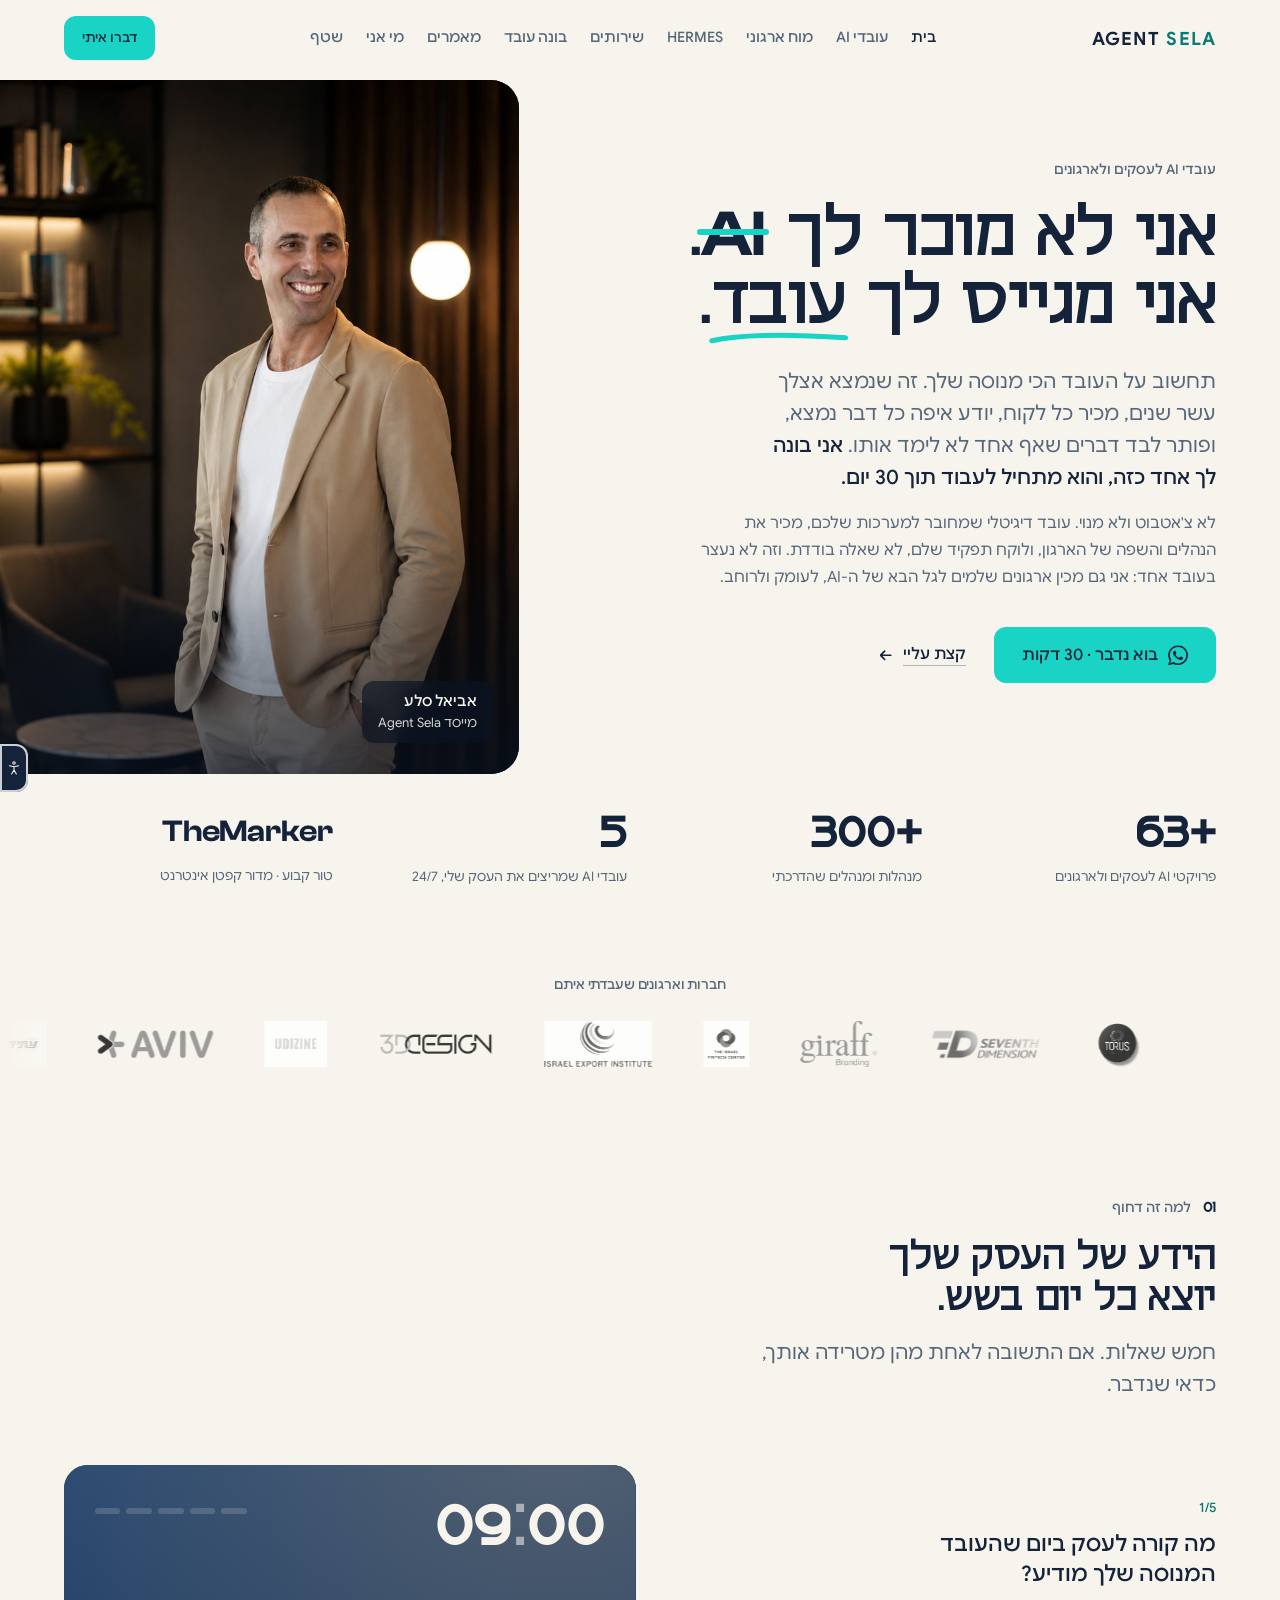
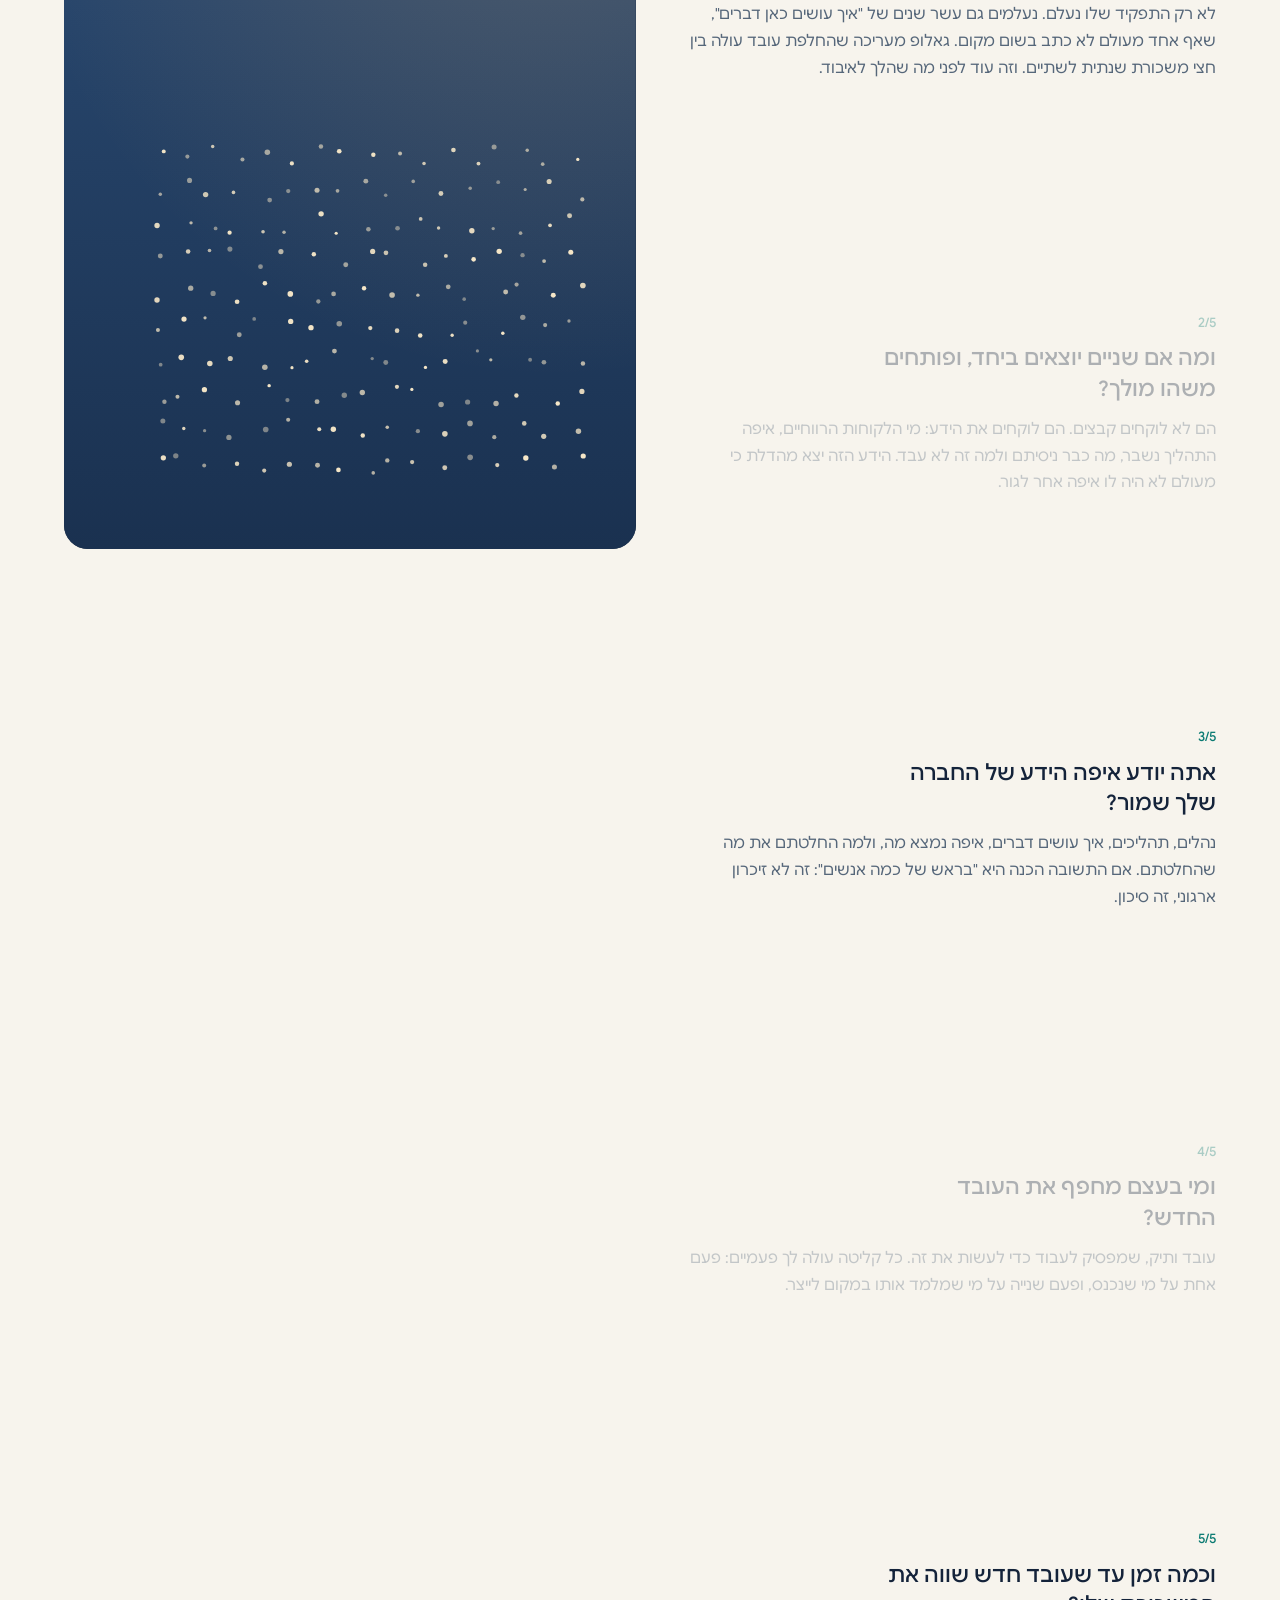
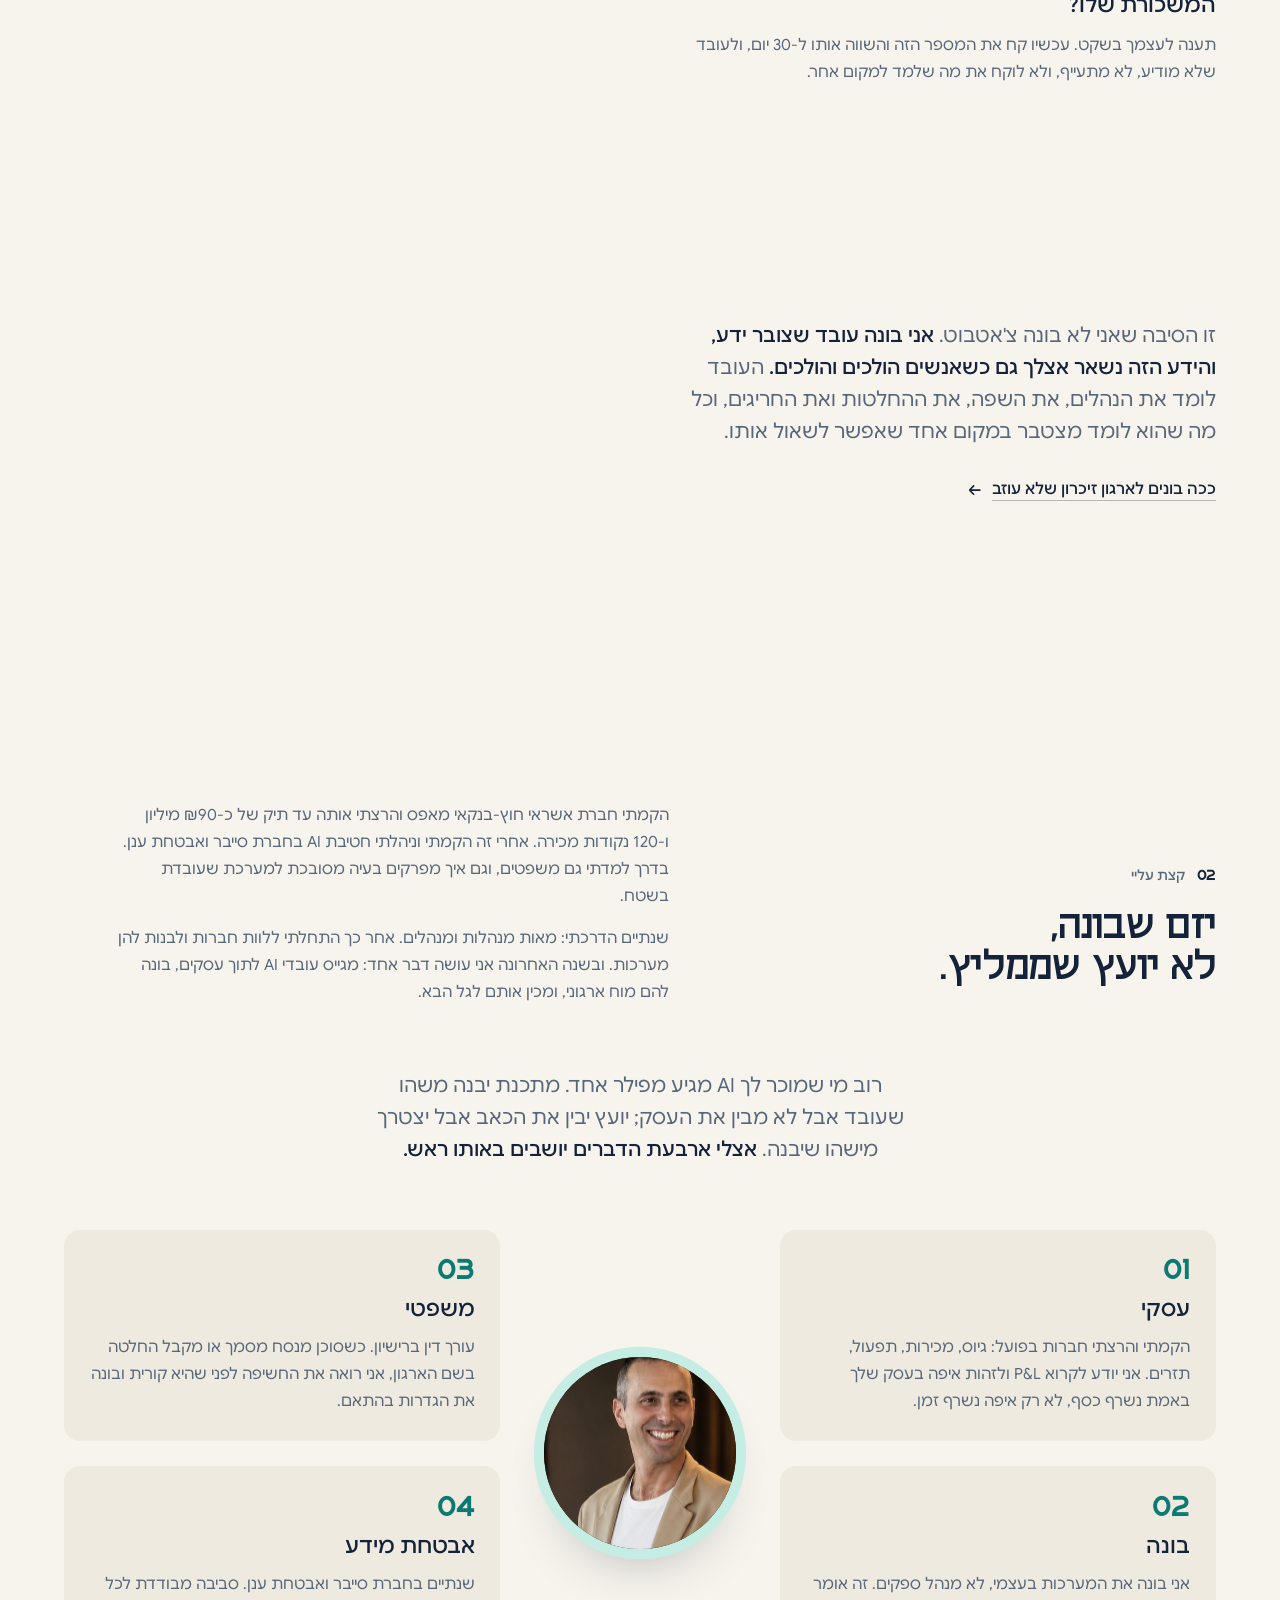
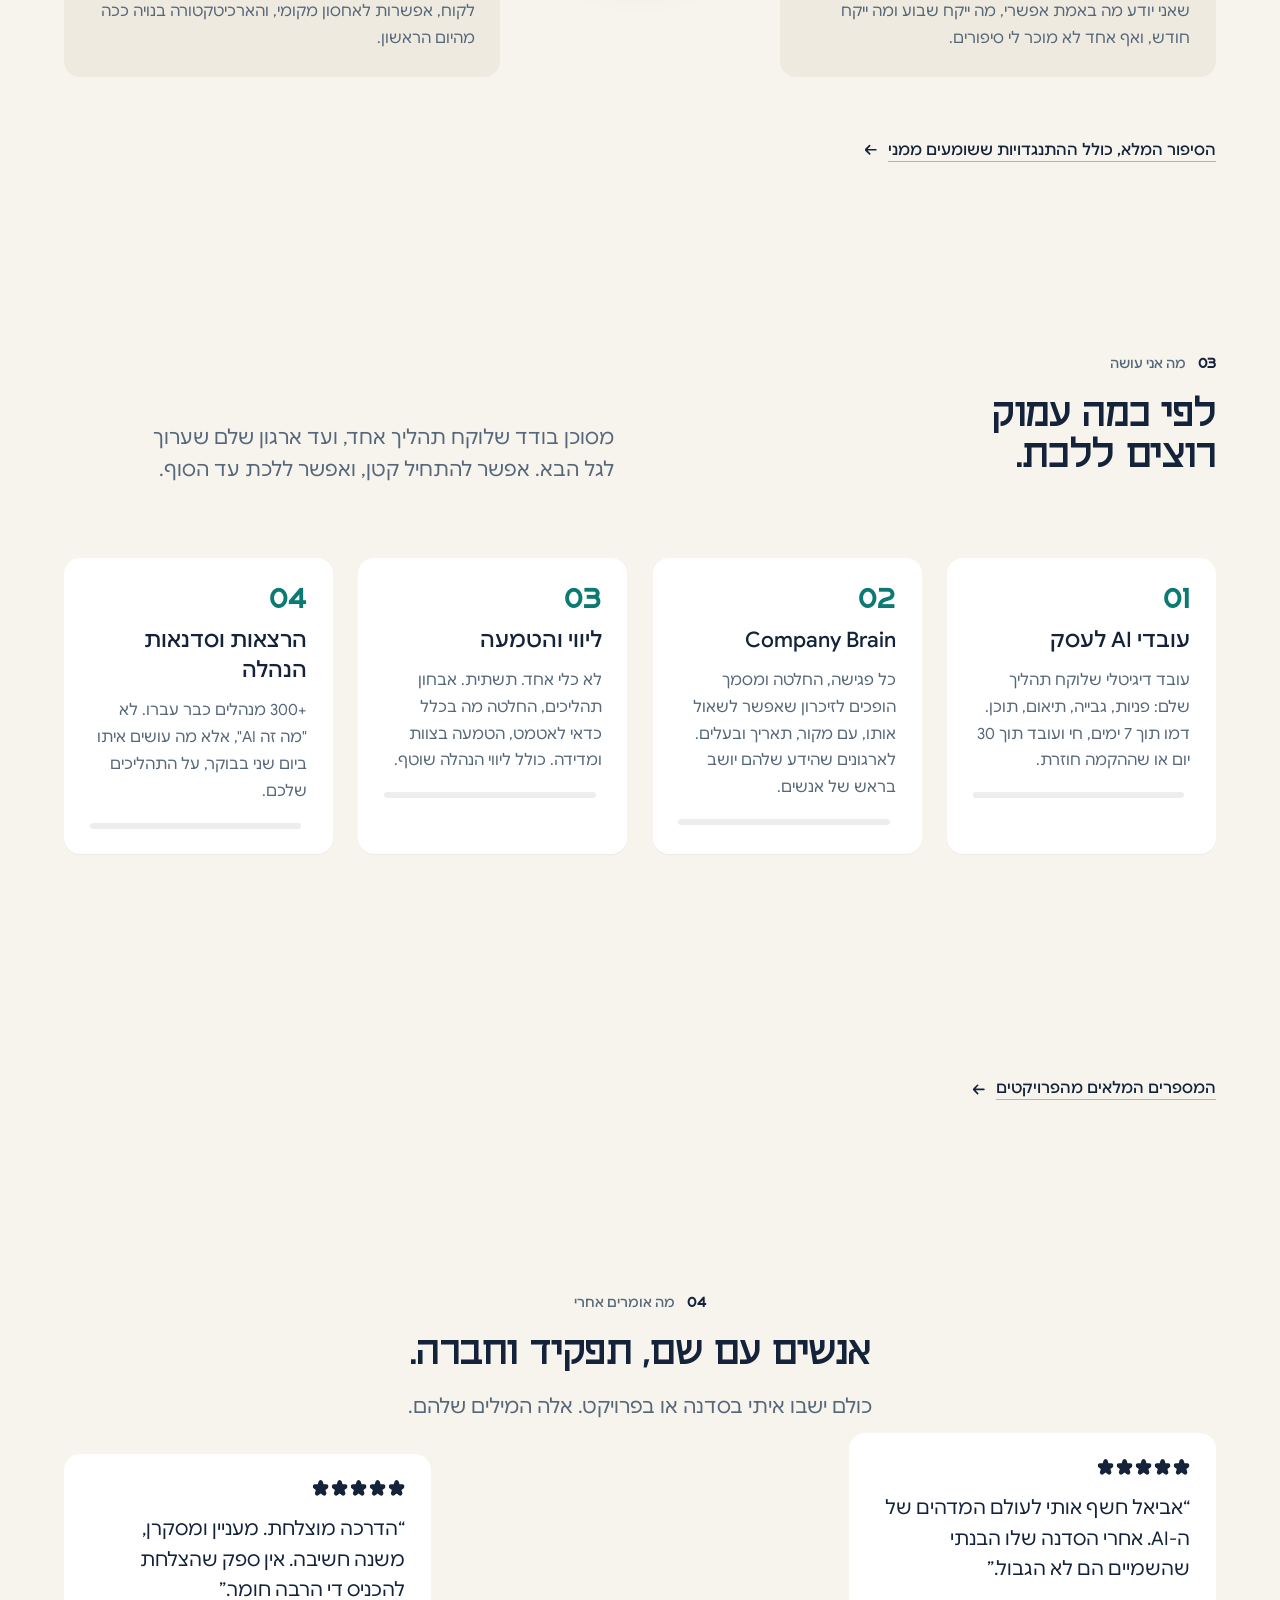
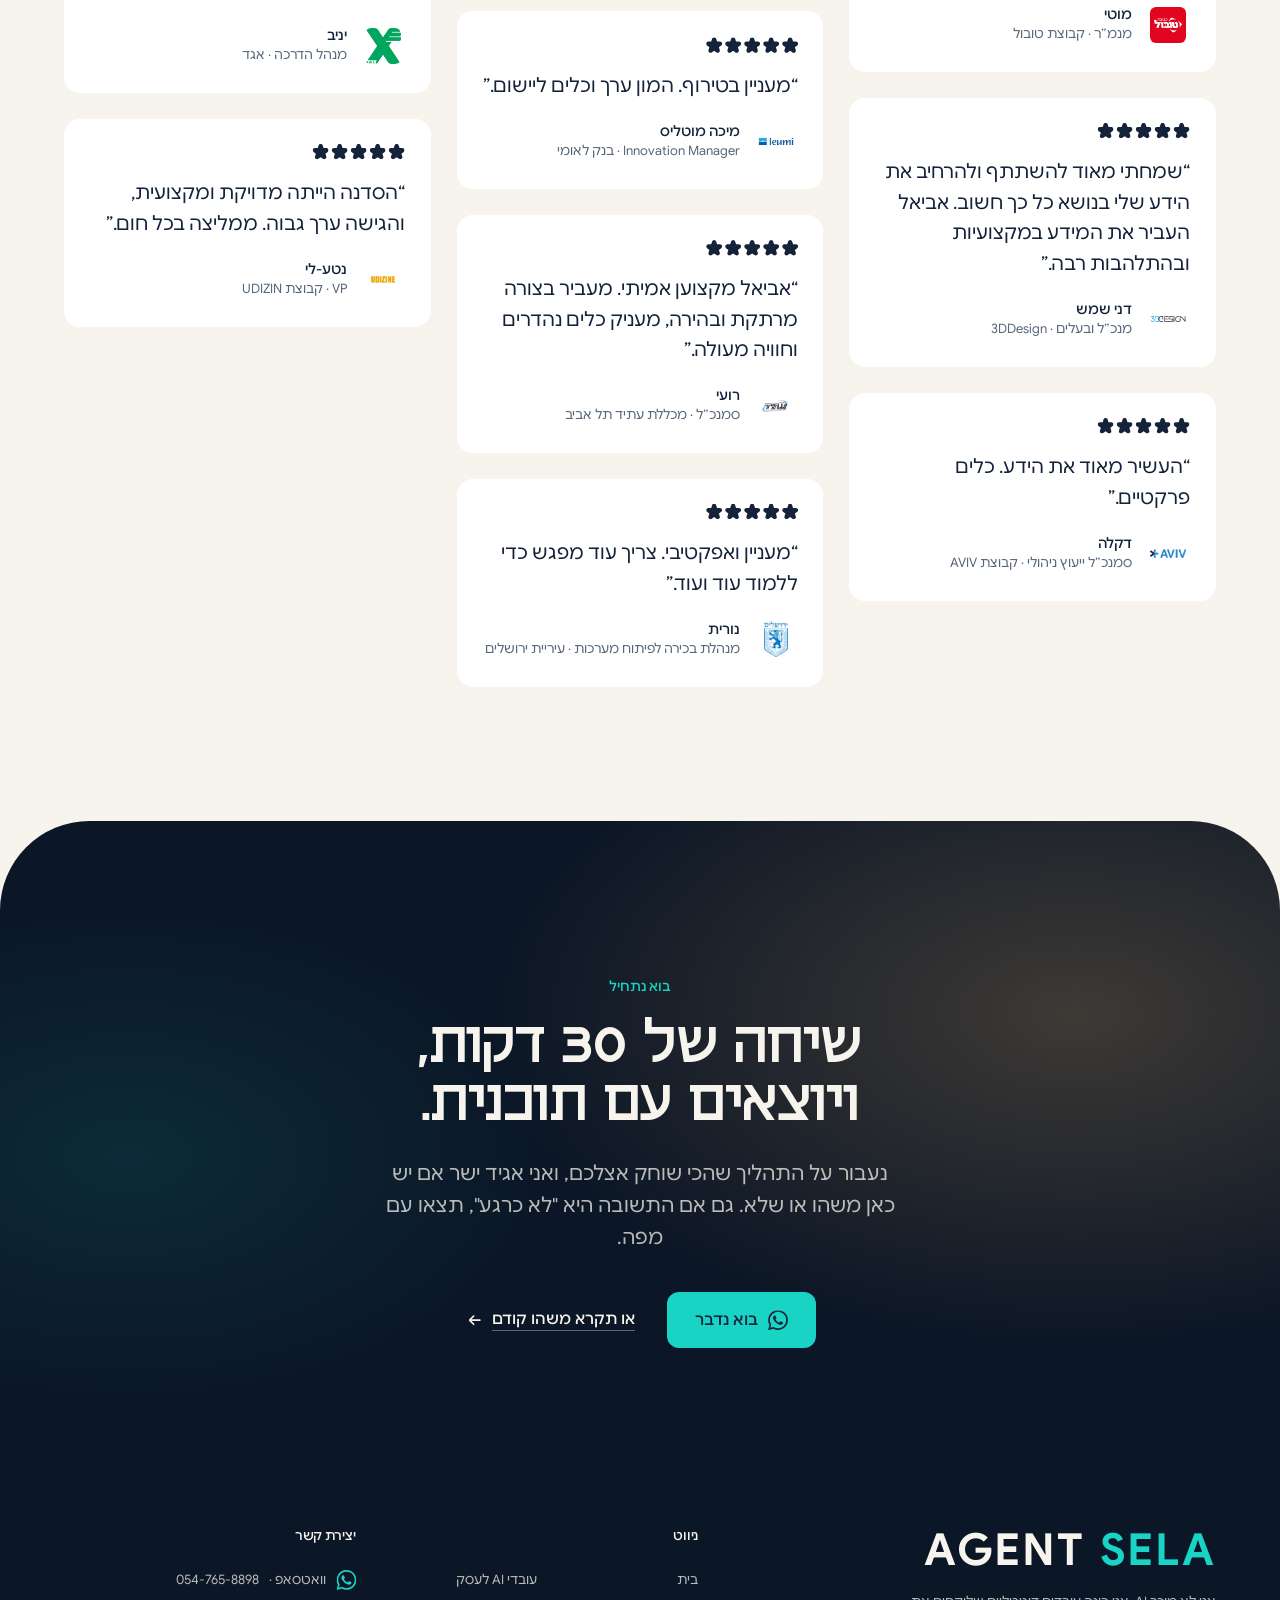
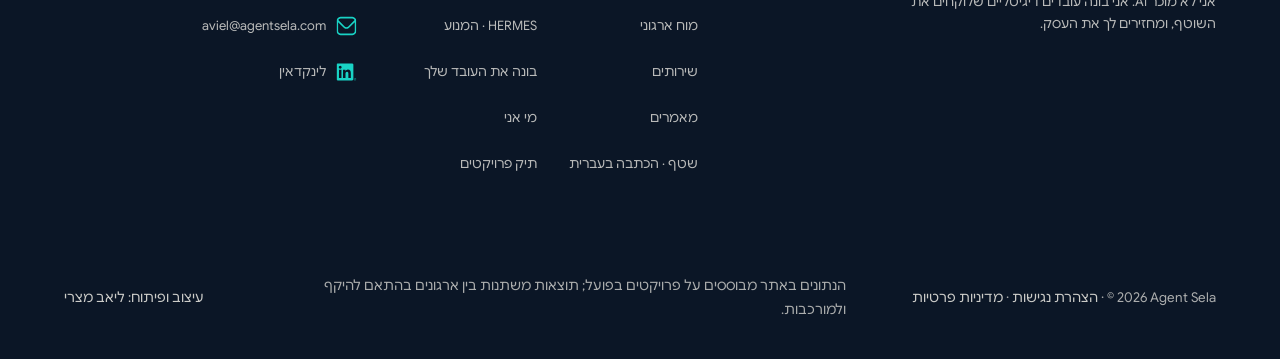
==== index.html @ 3d3b256b "sketch update 2026-10-05_1150" ====
<!doctype html>
<html lang="he" dir="rtl">
<head>
<meta charset="utf-8">
<meta name="viewport" content="width=device-width, initial-scale=1">
<title>אביאל סלע · עובדי AI לעסקים ולארגונים | Agent Sela</title>
<meta name="description" content="אני נכנס לעסק, מוצא את התהליך שאוכל הכי הרבה שעות, ובונה עובד AI שלוקח אותו. וגם מכין ארגונים שלמים לגל הבא של ה-AI, לעומק ולרוחב. 63+ פרויקטים, 300+ מנהלים שהודרכו.">
<meta name="robots" content="noindex, nofollow">
<meta name="theme-color" content="#14233A">
<meta property="og:type" content="profile">
<meta property="og:site_name" content="Agent Sela">
<meta property="og:locale" content="he_IL">
<meta property="og:title" content="אביאל סלע · אני לא מוכר לך AI. אני מגייס לך עובד.">
<meta property="og:description" content="עובדי AI שלוקחים תהליך שלם, ומוכנות ארגונית לגל הבא של ה-AI. יזם, בונה, עו״ד ואיש אבטחת מידע, באדם אחד.">
<link rel="icon" href="data:image/svg+xml,%3Csvg xmlns='http://www.w3.org/2000/svg' viewBox='0 0 64 64'%3E%3Crect width='64' height='64' rx='14' fill='%2314233A'/%3E%3Ccircle cx='32' cy='32' r='9' fill='%2319D3C5'/%3E%3C/svg%3E">
<link rel="preload" href="fonts/FUP-Golan-SemiBold.woff2" as="font" type="font/woff2" crossorigin>
<link rel="preload" href="fonts/GoogleSans-Regular.woff2" as="font" type="font/woff2" crossorigin>
<script>
  // שער הפתיחה: רק כשיש JS ואין הפחתת תנועה. ה-CSS חושף הכל אחרי 2.5 שניות אם הסקריפט לא רץ.
  document.documentElement.classList.add('js');
  var st = false; try { st = !!JSON.parse(localStorage.getItem('agentsela-a11y') || '{}').still; } catch (e) {}
  if (st) document.documentElement.classList.add('a11y-still');
  if (!st && !matchMedia('(prefers-reduced-motion: reduce)').matches) document.documentElement.classList.add('open-anim');
</script>
<link rel="stylesheet" href="css/site.css">
</head>
<body>
<!-- icons:start --><svg width="0" height="0" style="position:absolute" aria-hidden="true" focusable="false"><symbol id="i-arrow" viewBox="0 0 300 300"><g ><path transform="translate(0 300) scale(1 -1)" d="M238 163H113L154 204Q157 207 157.0 212.5Q157 218 153.5 221.5Q150 225 145.0 225.0Q140 225 136 221L82 168Q75 160 75 150Q75 140 82 132L136 79Q141 74 148.0 75.5Q155 77 157.0 84.0Q159 91 154 96L113 138H238Q243 138 246.5 141.5Q250 145 250.0 150.0Q250 155 246.5 159.0Q243 163 238 163Z"/></g></symbol><symbol id="i-linkedin" viewBox="0 0 300 300"><g ><path transform="translate(0 300) scale(1 -1)" d="M288 30H290L285 38Q290 38 290 43Q290 49 284 49H276V30H279V38H282ZM282 40H279V47H283Q287 47 287.0 43.5Q287 40 282 40ZM216 62H179V120Q179 135 176 142Q172 153 159.0 153.0Q146 153 140 143Q136 136 136 121V62H99V183H135V166Q141 176 150.5 181.0Q160 186 171 186Q197 186 208 169Q216 156 216 128ZM56 199Q47 199 41.0 205.5Q35 212 35.0 221.0Q35 230 41.0 236.5Q47 243 56.0 243.0Q65 243 71.5 236.5Q78 230 78.0 221.0Q78 212 71.5 205.5Q65 199 56 199ZM75 62H38V183H75ZM235 278H19Q11 278 5.5 272.5Q0 267 0 259V42Q0 35 5.5 29.5Q11 24 19 24H235Q243 24 248.5 29.5Q254 35 254 42V259Q254 267 248.5 272.5Q243 278 235 278ZM283 57Q275 57 270.0 52.0Q265 47 265.0 39.5Q265 32 270.5 27.0Q276 22 283.0 22.0Q290 22 295.0 27.5Q300 33 300.0 40.0Q300 47 295.0 52.0Q290 57 283 57ZM283 24Q277 24 272.0 28.5Q267 33 267.0 39.0Q267 45 271.5 49.5Q276 54 282.0 54.5Q288 55 292.5 50.5Q297 46 297 40V39Q298 33 293.5 28.5Q289 24 283 24Z"/></g></symbol><symbol id="i-mail" viewBox="0 0 300 300"><g ><path transform="translate(0 300) scale(1 -1)" d="M238 288H63Q46 287 31.5 279.0Q17 271 8.5 256.5Q0 242 0 225V75Q0 58 8.5 43.5Q17 29 31.5 21.0Q46 13 62 12H238Q254 13 268.5 21.0Q283 29 291.5 43.5Q300 58 300 75V225Q300 242 291.5 256.5Q283 271 268.5 279.0Q254 287 238 288ZM63 263H238Q249 262 258.5 256.0Q268 250 272 239L177 143Q166 132 150.0 132.0Q134 132 123 143L28 239Q32 250 41.5 256.0Q51 262 62 262ZM238 38H63Q47 38 36.0 48.5Q25 59 25 75V206L106 126Q118 114 134.0 109.5Q150 105 166.0 109.5Q182 114 194 126L275 206V75Q275 59 264.0 48.5Q253 38 237 38Z"/></g></symbol><symbol id="i-star" viewBox="0 0 300 300"><g ><path transform="translate(0 300) scale(1 -1)" d="M17 145 61 113 44 60Q40 48 44.0 35.5Q48 23 59.0 15.0Q70 7 83.0 7.0Q96 7 106 15L150 47L194 15Q204 7 217.0 7.0Q230 7 241.0 15.0Q252 23 256.0 35.5Q260 48 256 60L239 113L283 145Q294 153 298.0 165.5Q302 178 298.0 190.0Q294 202 283.5 210.0Q273 218 260 218H205L188 270Q184 282 173.5 290.0Q163 298 150.0 298.0Q137 298 126.5 290.0Q116 282 112 270L95 218H40Q27 218 16.5 210.0Q6 202 2.0 190.0Q-2 178 2.0 165.5Q6 153 17 145Z"/></g></symbol><symbol id="i-whatsapp" viewBox="0 0 300 300"><g ><path transform="translate(0 300) scale(1 -1)" d="M256 256Q235 277 207.5 288.5Q180 300 151 300Q110 300 76.0 280.0Q42 260 22.0 226.0Q2 192 2.0 151.5Q2 111 22 77L1 0L80 21Q113 3 151 3Q191 3 225.0 23.0Q259 43 279.0 77.0Q299 111 299 151Q299 181 288.0 208.0Q277 235 256 256ZM151 28Q117 28 88 45L83 48L36 35L49 81L46 86Q27 116 27.0 150.5Q27 185 43.5 213.5Q60 242 88.5 258.5Q117 275 151 275Q175 275 198.0 265.5Q221 256 238.5 238.5Q256 221 265.0 198.5Q274 176 274 151Q274 118 257.5 89.5Q241 61 212.5 44.5Q184 28 151 28ZM218 120Q198 131 194.0 132.0Q190 133 188.0 133.0Q186 133 185 130Q181 126 173 116Q170 112 165 115L162 116Q147 123 135.0 133.5Q123 144 114 159Q113 162 113.5 163.5Q114 165 116 167L121 173Q123 175 125 178V179Q127 182 125 186L113 214Q112 218 110.0 219.0Q108 220 106 220H98Q92 220 88 215H87Q82 209 80 204Q75 195 75.0 184.0Q75 173 82 159Q85 152 90 146L91 145Q100 132 111 121Q132 99 154 90Q163 86 174.0 82.5Q185 79 198 81Q204 81 212.5 86.5Q221 92 223.0 98.0Q225 104 225.5 109.0Q226 114 225.5 115.5Q225 117 220 119Z"/></g></symbol></svg><!-- icons:end -->
<a class="skip" href="#main">דלג לתוכן</a>

<header class="hd" id="hd">
  <a class="brand" href="./" dir="ltr" aria-label="Agent Sela, דף הבית">AGENT <span>SELA</span></a>
  <nav class="hd-nav" aria-label="ראשי">
    <a href="./" aria-current="page">בית</a>
    <a href="https://agentsela.com/agents">עובדי AI</a>
    <a href="https://agentsela.com/company-brain">מוח ארגוני</a>
    <a href="https://agentsela.com/hermes">HERMES</a>
    <a href="https://agentsela.com/services">שירותים</a>
    <a href="https://agentsela.com/builder">בונה עובד</a>
    <a href="https://agentsela.com/blog">מאמרים</a>
    <a href="https://agentsela.com/about">מי אני</a>
    <a href="https://agentsela.com/shetef">שטף</a>
  </nav>
  <a class="btn btn-sm hd-cta" href="https://wa.me/972547658898?text=%D7%94%D7%99%D7%99%20%D7%90%D7%91%D7%99%D7%90%D7%9C%2C%20%D7%91%D7%95%D7%90%20%D7%A0%D7%93%D7%91%D7%A8" target="_blank" rel="noopener">דברו איתי</a>
  <button class="burger" type="button" aria-label="פתיחת תפריט" aria-expanded="false" aria-controls="md"><i></i><i></i><i></i></button>
</header>

<div class="md" id="md" role="dialog" aria-modal="true" aria-label="תפריט"><div class="md-scrim"></div>
  <nav class="md-panel" aria-label="ניווט ראשי">
    <div class="md-top"><span class="brand" dir="ltr">AGENT <span>SELA</span></span><button class="md-close" type="button" aria-label="סגירת תפריט"><svg viewBox="0 0 24 24" fill="none" stroke="currentColor" stroke-width="1.8" stroke-linecap="round" aria-hidden="true"><path d="M18 6 6 18M6 6l12 12"/></svg></button></div>
    <ul class="md-list">
      <li class="md-item"><a class="md-link" href="./" aria-current="page">בית</a></li>
      <li class="md-item"><a class="md-link" href="https://agentsela.com/agents">עובדי AI</a></li>
      <li class="md-item"><a class="md-link" href="https://agentsela.com/company-brain">מוח ארגוני</a></li>
      <li class="md-item"><a class="md-link" href="https://agentsela.com/hermes">HERMES</a></li>
      <li class="md-item"><a class="md-link" href="https://agentsela.com/services">שירותים</a></li>
      <li class="md-item"><a class="md-link" href="https://agentsela.com/builder">בונה עובד</a></li>
      <li class="md-item"><a class="md-link" href="https://agentsela.com/blog">מאמרים</a></li>
      <li class="md-item"><a class="md-link" href="https://agentsela.com/about">מי אני</a></li>
      <li class="md-item"><a class="md-link" href="https://agentsela.com/shetef">שטף</a></li>
    </ul>
    <div class="md-cta"><a href="https://wa.me/972547658898?text=%D7%94%D7%99%D7%99%20%D7%90%D7%91%D7%99%D7%90%D7%9C%2C%20%D7%91%D7%95%D7%90%20%D7%A0%D7%93%D7%91%D7%A8" target="_blank" rel="noopener"><svg class="ic" aria-hidden="true"><use href="#i-whatsapp"/></svg>דברו איתי</a></div>
  </nav>
</div>

<main id="main" tabindex="-1">

  <!-- ===== הירו: MV:h4 חצי חצי, הצילום עד הקצה; MV:g139 + MV:g42 בכותרת ===== -->
  <section class="hero" aria-labelledby="hero-h">
    <div class="hero-copy">
      <p class="kicker op op-1">עובדי AI לעסקים ולארגונים</p>
      <h1 class="hero-h" id="hero-h">
        <span class="hl hl-1 op op-1">אני לא מוכר לך <span class="strike">AI<i aria-hidden="true"></i></span>.</span>
        <span class="hl hl-2 op op-2">אני מגייס לך <span class="under">עובד<svg viewBox="0 0 300 24" preserveAspectRatio="none" aria-hidden="true"><path d="M6,16 C60,8 150,6 294,12"/></svg></span>.</span>
      </h1>
      <p class="hero-lede op op-3">תחשוב על העובד הכי מנוסה שלך. זה שנמצא אצלך עשר שנים, מכיר כל לקוח, יודע איפה כל דבר נמצא, ופותר לבד דברים שאף אחד לא לימד אותו. <strong>אני בונה לך אחד כזה, והוא מתחיל לעבוד תוך 30 יום.</strong></p>
      <p class="hero-body op op-3">לא צ'אטבוט ולא מנוי. עובד דיגיטלי שמחובר למערכות שלכם, מכיר את הנהלים והשפה של הארגון, ולוקח תפקיד שלם, לא שאלה בודדת. וזה לא נעצר בעובד אחד: אני גם מכין ארגונים שלמים לגל הבא של ה-AI, לעומק ולרוחב.</p>
      <div class="hero-ctas op op-4">
        <a class="btn btn-lg" href="https://wa.me/972547658898?text=%D7%94%D7%99%D7%99%20%D7%90%D7%91%D7%99%D7%90%D7%9C" target="_blank" rel="noopener"><svg class="ic" aria-hidden="true"><use href="#i-whatsapp"/></svg>בוא נדבר · 30 דקות</a>
        <a class="tlink" href="https://agentsela.com/about">קצת עליי<svg class="ic" aria-hidden="true"><use href="#i-arrow"/></svg></a>
      </div>
    </div>
    <figure class="hero-media op op-media">
      <div class="hero-shot"><img src="assets/aviel-jacket.jpg" alt="אביאל סלע" width="825" height="1100" fetchpriority="high" decoding="async"></div>
      <figcaption><strong>אביאל סלע</strong><span>מייסד Agent Sela</span></figcaption>
    </figure>
  </section>

  <figure class="hero-media-m">
    <div class="hero-shot"><img src="assets/aviel-jacket.jpg" alt="אביאל סלע" width="825" height="1100" loading="lazy" decoding="async"></div>
    <figcaption><strong>אביאל סלע</strong><span>מייסד Agent Sela</span></figcaption>
  </figure>

  <!-- ===== פס המספרים: מציץ מתחתית המסך הראשון; MV:b02 ===== -->
  <section class="creds op op-peek" aria-label="במספרים">
    <div class="cred"><p class="cred-n" dir="ltr"><span data-count="63">63</span>+</p><p class="cred-c">פרויקטי AI לעסקים ולארגונים</p></div>
    <div class="cred"><p class="cred-n" dir="ltr"><span data-count="300">300</span>+</p><p class="cred-c">מנהלות ומנהלים שהדרכתי</p></div>
    <div class="cred"><p class="cred-n" dir="ltr"><span data-count="5">5</span></p><p class="cred-c">עובדי AI שמריצים את העסק שלי, 24/7</p></div>
    <div class="cred"><p class="cred-n cred-word" dir="ltr">TheMarker</p><p class="cred-c">טור קבוע · מדור קפטן אינטרנט</p></div>
  </section>

  <!-- ===== לוגואים: MV:lm10 (מקבלים את צבע הרקע) במרקי שמגיב למהירות הגלילה, MV:b42 ===== -->
  <section class="logos" aria-labelledby="logos-h">
    <h2 class="logos-h" id="logos-h">חברות וארגונים שעבדתי איתם</h2>
    <div class="marquee" data-marquee>
      <ul class="rail">
        <li><img src="assets/logos/leumi.jpg" width="480" height="121" alt="בנק לאומי" loading="lazy"></li>
        <li><img src="assets/logos/egged.jpeg" width="1000" height="1000" alt="אגד" loading="lazy"></li>
        <li><img src="assets/logos/jerusalem.png" width="522" height="768" alt="עיריית ירושלים" loading="lazy"></li>
        <li><img src="assets/logos/tobul.jpg" width="900" height="900" alt="קבוצת טובול" loading="lazy"></li>
        <li><img src="assets/logos/atid.jpg" width="1080" height="1080" alt="מכללת עתיד" loading="lazy"></li>
        <li><img src="assets/logos/aviv.png" width="205" height="50" alt="קבוצת אביב" loading="lazy"></li>
        <li><img src="assets/logos/udizin.jpg" width="1200" height="878" alt="קבוצת UDIZIN" loading="lazy"></li>
        <li><img src="assets/logos/shemesh.png" width="205" height="35" alt="3DDesign" loading="lazy"></li>
        <li><img src="assets/logos/iei.jpg" width="1024" height="439" alt="IEI" loading="lazy"></li>
        <li><img src="assets/logos/ifc.jpeg" width="200" height="200" alt="מרכז הפינטק הישראלי" loading="lazy"></li>
        <li><img src="assets/logos/giraff.png" width="828" height="499" alt="ג'ירף" loading="lazy"></li>
        <li><img src="assets/logos/seventh.png" width="2362" height="709" alt="Seventh Dimension" loading="lazy"></li>
        <li><img src="assets/logos/torus.png" width="250" height="250" alt="Torus" loading="lazy"></li>
      </ul>
    </div>
  </section>

  <!-- ===== 01 למה זה דחוף: רגע החתימה. C11 מפוצל דביק + MV:b41, השעון והנקודות ב-canvas ===== -->
  <section class="sec urgent" id="urgent" aria-labelledby="urgent-h">
    <header class="sec-head reveal">
      <p class="kicker"><span class="num" dir="ltr">01</span>למה זה דחוף</p>
      <h2 id="urgent-h">הידע של העסק שלך<br>יוצא כל יום בשש.</h2>
      <p class="sec-lede">חמש שאלות. אם התשובה לאחת מהן מטרידה אותך, כדאי שנדבר.</p>
    </header>

    <div class="clock-split">
      <div class="qs">
        <article class="q" data-step="0">
          <p class="q-n" dir="ltr">1/5</p>
          <h3>מה קורה לעסק ביום שהעובד המנוסה שלך מודיע?</h3>
          <p>לא רק התפקיד שלו נעלם. נעלמים גם עשר שנים של "איך עושים כאן דברים", שאף אחד מעולם לא כתב בשום מקום. גאלופ מעריכה שהחלפת עובד עולה בין חצי משכורת שנתית לשתיים. וזה עוד לפני מה שהלך לאיבוד.</p>
        </article>
        <article class="q" data-step="1">
          <p class="q-n" dir="ltr">2/5</p>
          <h3>ומה אם שניים יוצאים ביחד, ופותחים משהו מולך?</h3>
          <p>הם לא לוקחים קבצים. הם לוקחים את הידע: מי הלקוחות הרווחיים, איפה התהליך נשבר, מה כבר ניסיתם ולמה זה לא עבד. הידע הזה יצא מהדלת כי מעולם לא היה לו איפה אחר לגור.</p>
        </article>
        <article class="q" data-step="2">
          <p class="q-n" dir="ltr">3/5</p>
          <h3>אתה יודע איפה הידע של החברה שלך שמור?</h3>
          <p>נהלים, תהליכים, איך עושים דברים, איפה נמצא מה, ולמה החלטתם את מה שהחלטתם. אם התשובה הכנה היא "בראש של כמה אנשים": זה לא זיכרון ארגוני, זה סיכון.</p>
        </article>
        <article class="q" data-step="3">
          <p class="q-n" dir="ltr">4/5</p>
          <h3>ומי בעצם מחפף את העובד החדש?</h3>
          <p>עובד ותיק, שמפסיק לעבוד כדי לעשות את זה. כל קליטה עולה לך פעמיים: פעם אחת על מי שנכנס, ופעם שנייה על מי שמלמד אותו במקום לייצר.</p>
        </article>
        <article class="q" data-step="4">
          <p class="q-n" dir="ltr">5/5</p>
          <h3>וכמה זמן עד שעובד חדש שווה את המשכורת שלו?</h3>
          <p>תענה לעצמך בשקט. עכשיו קח את המספר הזה והשווה אותו ל-30 יום, ולעובד שלא מודיע, לא מתעייף, ולא לוקח את מה שלמד למקום אחר.</p>
        </article>
        <div class="q q-close" data-step="5">
          <p class="close-p">זו הסיבה שאני לא בונה צ'אטבוט. <strong>אני בונה עובד שצובר ידע, והידע הזה נשאר אצלך גם כשאנשים הולכים והולכים.</strong> העובד לומד את הנהלים, את השפה, את ההחלטות ואת החריגים, וכל מה שהוא לומד מצטבר במקום אחד שאפשר לשאול אותו.</p>
          <a class="tlink" href="https://agentsela.com/company-brain">ככה בונים לארגון זיכרון שלא עוזב<svg class="ic" aria-hidden="true"><use href="#i-arrow"/></svg></a>
        </div>
      </div>

      <div class="stage-col" aria-hidden="true">
        <div class="stage">
          <div class="stage-top">
            <p class="clock" dir="ltr"><span class="clock-h">09</span><span class="clock-c">:</span><span class="clock-m">00</span></p>
            <ol class="steps"><li></li><li></li><li></li><li></li><li></li></ol>
          </div>
          <canvas class="dots"></canvas>
        </div>
      </div>
    </div>
  </section>

  <!-- ===== 02 קצת עליי: C7 ראש במרכז, MV:lm3 ארבעה עמודים מתכנסים ===== -->
  <section class="sec about" id="about" aria-labelledby="about-h">
    <div class="about-top">
      <header class="sec-head reveal">
        <p class="kicker"><span class="num" dir="ltr">02</span>קצת עליי</p>
        <h2 id="about-h">יזם שבונה,<br>לא יועץ שממליץ.</h2>
      </header>
      <div class="about-text reveal">
        <p>הקמתי חברת אשראי חוץ-בנקאי מאפס והרצתי אותה עד תיק של כ-₪90 מיליון ו-120 נקודות מכירה. אחרי זה הקמתי וניהלתי חטיבת AI בחברת סייבר ואבטחת ענן. בדרך למדתי גם משפטים, וגם איך מפרקים בעיה מסובכת למערכת שעובדת בשטח.</p>
        <p>שנתיים הדרכתי: מאות מנהלות ומנהלים. אחר כך התחלתי ללוות חברות ולבנות להן מערכות. ובשנה האחרונה אני עושה דבר אחד: מגייס עובדי AI לתוך עסקים, בונה להם מוח ארגוני, ומכין אותם לגל הבא.</p>
      </div>
    </div>

    <p class="about-bridge reveal">רוב מי שמוכר לך AI מגיע מפילר אחד. מתכנת יבנה משהו שעובד אבל לא מבין את העסק; יועץ יבין את הכאב אבל יצטרך מישהו שיבנה. <strong>אצלי ארבעת הדברים יושבים באותו ראש.</strong></p>

    <div class="pillars" data-converge>
      <div class="pl pl-a"><p class="pl-n" dir="ltr">01</p><h3>עסקי</h3><p>הקמתי והרצתי חברות בפועל: גיוס, מכירות, תפעול, תזרים. אני יודע לקרוא P&amp;L ולזהות איפה בעסק שלך באמת נשרף כסף, לא רק איפה נשרף זמן.</p></div>
      <div class="pl pl-b"><p class="pl-n" dir="ltr">02</p><h3>בונה</h3><p>אני בונה את המערכות בעצמי, לא מנהל ספקים. זה אומר שאני יודע מה באמת אפשרי, מה ייקח שבוע ומה ייקח חודש, ואף אחד לא מוכר לי סיפורים.</p></div>
      <div class="pl-head" aria-hidden="true"><div class="pl-face"><img src="assets/aviel-jacket.jpg" alt="" loading="lazy"></div></div>
      <div class="pl pl-c"><p class="pl-n" dir="ltr">03</p><h3>משפטי</h3><p>עורך דין ברישיון. כשסוכן מנסח מסמך או מקבל החלטה בשם הארגון, אני רואה את החשיפה לפני שהיא קורית ובונה את הגדרות בהתאם.</p></div>
      <div class="pl pl-d"><p class="pl-n" dir="ltr">04</p><h3>אבטחת מידע</h3><p>שנתיים בחברת סייבר ואבטחת ענן. סביבה מבודדת לכל לקוח, אפשרות לאחסון מקומי, והארכיטקטורה בנויה ככה מהיום הראשון.</p></div>
    </div>

    <p class="sec-foot reveal"><a class="tlink" href="https://agentsela.com/about">הסיפור המלא, כולל ההתנגדויות ששומעים ממני<svg class="ic" aria-hidden="true"><use href="#i-arrow"/></svg></a></p>
  </section>

  <!-- ===== 03 מה אני עושה: C4 במדרגות עומק, הפיר של כל שירות נמתח בגלילה ===== -->
  <section class="sec depth" id="services" aria-labelledby="services-h">
    <header class="sec-head sec-head-split reveal">
      <div>
        <p class="kicker"><span class="num" dir="ltr">03</span>מה אני עושה</p>
        <h2 id="services-h">לפי כמה עמוק<br>רוצים ללכת.</h2>
      </div>
      <p class="sec-lede">מסוכן בודד שלוקח תהליך אחד, ועד ארגון שלם שערוך לגל הבא. אפשר להתחיל קטן, ואפשר ללכת עד הסוף.</p>
    </header>

    <ol class="levels">
      <li class="lv reveal" style="--lv:1"><a href="https://agentsela.com/agents">
        <span class="lv-n" dir="ltr">01</span>
        <h3>עובדי AI לעסק</h3>
        <p>עובד דיגיטלי שלוקח תהליך שלם: פניות, גבייה, תיאום, תוכן. דמו תוך 7 ימים, חי ועובד תוך 30 יום או שההקמה חוזרת.</p>
        <span class="shaft" aria-hidden="true"></span>
      </a></li>
      <li class="lv reveal" style="--lv:2"><a href="https://agentsela.com/company-brain">
        <span class="lv-n" dir="ltr">02</span>
        <h3>Company Brain</h3>
        <p>כל פגישה, החלטה ומסמך הופכים לזיכרון שאפשר לשאול אותו, עם מקור, תאריך ובעלים. לארגונים שהידע שלהם יושב בראש של אנשים.</p>
        <span class="shaft" aria-hidden="true"></span>
      </a></li>
      <li class="lv reveal" style="--lv:3"><a href="https://agentsela.com/services">
        <span class="lv-n" dir="ltr">03</span>
        <h3>ליווי והטמעה</h3>
        <p>לא כלי אחד. תשתית. אבחון תהליכים, החלטה מה בכלל כדאי לאטמט, הטמעה בצוות ומדידה. כולל ליווי הנהלה שוטף.</p>
        <span class="shaft" aria-hidden="true"></span>
      </a></li>
      <li class="lv reveal" style="--lv:4"><a href="https://agentsela.com/services">
        <span class="lv-n" dir="ltr">04</span>
        <h3>הרצאות וסדנאות הנהלה</h3>
        <p><span dir="ltr">300+</span> מנהלים כבר עברו. לא "מה זה AI", אלא מה עושים איתו ביום שני בבוקר, על התהליכים שלכם.</p>
        <span class="shaft" aria-hidden="true"></span>
      </a></li>
    </ol>

    <p class="sec-foot reveal"><a class="tlink" href="https://agentsela.com/agents#proof">המספרים המלאים מהפרויקטים<svg class="ic" aria-hidden="true"><use href="#i-arrow"/></svg></a></p>
  </section>

  <!-- ===== 04 מה אומרים אחרי: C13, MV:g51 שלוש עמודות בכיוונים הפוכים ===== -->
  <section class="sec voices" id="voices" aria-labelledby="voices-h">
    <header class="sec-head sec-head-center reveal">
      <p class="kicker"><span class="num" dir="ltr">04</span>מה אומרים אחרי</p>
      <h2 id="voices-h">אנשים עם שם, תפקיד וחברה.</h2>
      <p class="sec-lede">כולם ישבו איתי בסדנה או בפרויקט. אלה המילים שלהם.</p>
    </header>

    <div class="wall">
      <div class="wall-col">
        <figure class="vc reveal"><div class="stars" role="img" aria-label="5 כוכבים מתוך 5"><svg class="ic"><use href="#i-star"/></svg><svg class="ic"><use href="#i-star"/></svg><svg class="ic"><use href="#i-star"/></svg><svg class="ic"><use href="#i-star"/></svg><svg class="ic"><use href="#i-star"/></svg></div>
          <blockquote>“אביאל חשף אותי לעולם המדהים של ה-AI. אחרי הסדנה שלו הבנתי שהשמיים הם לא הגבול.”</blockquote>
          <figcaption><img src="assets/logos/tobul.jpg" width="900" height="900" alt="" loading="lazy"><span><strong>מוטי</strong>מנמ״ר · קבוצת טובול</span></figcaption></figure>
        <figure class="vc reveal"><div class="stars" role="img" aria-label="5 כוכבים מתוך 5"><svg class="ic"><use href="#i-star"/></svg><svg class="ic"><use href="#i-star"/></svg><svg class="ic"><use href="#i-star"/></svg><svg class="ic"><use href="#i-star"/></svg><svg class="ic"><use href="#i-star"/></svg></div>
          <blockquote>“שמחתי מאוד להשתתף ולהרחיב את הידע שלי בנושא כל כך חשוב. אביאל העביר את המידע במקצועיות ובהתלהבות רבה.”</blockquote>
          <figcaption><img src="assets/logos/shemesh.png" width="205" height="35" alt="" loading="lazy"><span><strong>דני שמש</strong>מנכ״ל ובעלים · 3DDesign</span></figcaption></figure>
        <figure class="vc reveal"><div class="stars" role="img" aria-label="5 כוכבים מתוך 5"><svg class="ic"><use href="#i-star"/></svg><svg class="ic"><use href="#i-star"/></svg><svg class="ic"><use href="#i-star"/></svg><svg class="ic"><use href="#i-star"/></svg><svg class="ic"><use href="#i-star"/></svg></div>
          <blockquote>“העשיר מאוד את הידע. כלים פרקטיים.”</blockquote>
          <figcaption><img src="assets/logos/aviv.png" width="205" height="50" alt="" loading="lazy"><span><strong>דקלה</strong>סמנכ״ל ייעוץ ניהולי · קבוצת AVIV</span></figcaption></figure>
      </div>
      <div class="wall-col">
        <figure class="vc reveal"><div class="stars" role="img" aria-label="5 כוכבים מתוך 5"><svg class="ic"><use href="#i-star"/></svg><svg class="ic"><use href="#i-star"/></svg><svg class="ic"><use href="#i-star"/></svg><svg class="ic"><use href="#i-star"/></svg><svg class="ic"><use href="#i-star"/></svg></div>
          <blockquote>“מעניין בטירוף. המון ערך וכלים ליישום.”</blockquote>
          <figcaption><img src="assets/logos/leumi.jpg" width="480" height="121" alt="" loading="lazy"><span><strong>מיכה מוטליס</strong>Innovation Manager · בנק לאומי</span></figcaption></figure>
        <figure class="vc reveal"><div class="stars" role="img" aria-label="5 כוכבים מתוך 5"><svg class="ic"><use href="#i-star"/></svg><svg class="ic"><use href="#i-star"/></svg><svg class="ic"><use href="#i-star"/></svg><svg class="ic"><use href="#i-star"/></svg><svg class="ic"><use href="#i-star"/></svg></div>
          <blockquote>“אביאל מקצוען אמיתי. מעביר בצורה מרתקת ובהירה, מעניק כלים נהדרים וחוויה מעולה.”</blockquote>
          <figcaption><img src="assets/logos/atid.jpg" width="1080" height="1080" alt="" loading="lazy"><span><strong>רועי</strong>סמנכ״ל · מכללת עתיד תל אביב</span></figcaption></figure>
        <figure class="vc reveal"><div class="stars" role="img" aria-label="5 כוכבים מתוך 5"><svg class="ic"><use href="#i-star"/></svg><svg class="ic"><use href="#i-star"/></svg><svg class="ic"><use href="#i-star"/></svg><svg class="ic"><use href="#i-star"/></svg><svg class="ic"><use href="#i-star"/></svg></div>
          <blockquote>“מעניין ואפקטיבי. צריך עוד מפגש כדי ללמוד עוד ועוד.”</blockquote>
          <figcaption><img src="assets/logos/jerusalem.png" width="522" height="768" alt="" loading="lazy"><span><strong>נורית</strong>מנהלת בכירה לפיתוח מערכות · עיריית ירושלים</span></figcaption></figure>
      </div>
      <div class="wall-col">
        <figure class="vc reveal"><div class="stars" role="img" aria-label="5 כוכבים מתוך 5"><svg class="ic"><use href="#i-star"/></svg><svg class="ic"><use href="#i-star"/></svg><svg class="ic"><use href="#i-star"/></svg><svg class="ic"><use href="#i-star"/></svg><svg class="ic"><use href="#i-star"/></svg></div>
          <blockquote>“הדרכה מוצלחת. מעניין ומסקרן, משנה חשיבה. אין ספק שהצלחת להכניס די הרבה חומר.”</blockquote>
          <figcaption><img src="assets/logos/egged.jpeg" width="1000" height="1000" alt="" loading="lazy"><span><strong>יניב</strong>מנהל הדרכה · אגד</span></figcaption></figure>
        <figure class="vc reveal"><div class="stars" role="img" aria-label="5 כוכבים מתוך 5"><svg class="ic"><use href="#i-star"/></svg><svg class="ic"><use href="#i-star"/></svg><svg class="ic"><use href="#i-star"/></svg><svg class="ic"><use href="#i-star"/></svg><svg class="ic"><use href="#i-star"/></svg></div>
          <blockquote>“הסדנה הייתה מדויקת ומקצועית, והגישה ערך גבוה. ממליצה בכל חום.”</blockquote>
          <figcaption><img src="assets/logos/udizin.jpg" width="1200" height="878" alt="" loading="lazy"><span><strong>נטע-לי</strong>VP · קבוצת UDIZIN</span></figcaption></figure>
      </div>
    </div>
  </section>

  <!-- ===== סוגר הלילה: C14 ממורכז. היום נגמר, המנורה דולקת ===== -->
  <section class="night" id="start" aria-labelledby="start-h">
    <div class="night-sheet">
      <div class="night-in reveal">
        <p class="kicker kicker-night">בוא נתחיל</p>
        <h2 id="start-h">שיחה של 30 דקות,<br>ויוצאים עם תוכנית.</h2>
        <p class="night-p">נעבור על התהליך שהכי שוחק אצלכם, ואני אגיד ישר אם יש כאן משהו או שלא. גם אם התשובה היא "לא כרגע", תצאו עם מפה.</p>
        <div class="night-ctas">
          <a class="btn btn-lg" href="https://wa.me/972547658898?text=%D7%94%D7%99%D7%99%20%D7%90%D7%91%D7%99%D7%90%D7%9C" target="_blank" rel="noopener"><svg class="ic" aria-hidden="true"><use href="#i-whatsapp"/></svg>בוא נדבר</a>
          <a class="tlink tlink-night" href="https://agentsela.com/blog">או תקרא משהו קודם<svg class="ic" aria-hidden="true"><use href="#i-arrow"/></svg></a>
        </div>
      </div>
    </div>
  </section>
</main>

<footer class="ft">
  <div class="ft-top">
    <div class="ft-brand">
      <p class="brand brand-lg" dir="ltr">AGENT <span>SELA</span></p>
      <p class="ft-tag">אני לא מוכר AI. אני בונה עובדים דיגיטליים שלוקחים את השוטף, ומחזירים לך את העסק.</p>
    </div>
    <nav class="ft-col" aria-label="ניווט בפוטר">
      <h2 class="ft-h">ניווט</h2>
      <ul>
        <li><a href="./">בית</a></li>
        <li><a href="https://agentsela.com/agents">עובדי AI לעסק</a></li>
        <li><a href="https://agentsela.com/company-brain">מוח ארגוני</a></li>
        <li><a href="https://agentsela.com/hermes">HERMES · המנוע</a></li>
        <li><a href="https://agentsela.com/services">שירותים</a></li>
        <li><a href="https://agentsela.com/builder">בונה את העובד שלך</a></li>
        <li><a href="https://agentsela.com/blog">מאמרים</a></li>
        <li><a href="https://agentsela.com/about">מי אני</a></li>
        <li><a href="https://agentsela.com/shetef">שטף · הכתבה בעברית</a></li>
        <li><a href="https://agentsela.com/agents#proof">תיק פרויקטים</a></li>
      </ul>
    </nav>
    <div class="ft-col">
      <h2 class="ft-h">יצירת קשר</h2>
      <ul class="ft-contact">
        <li><a href="https://wa.me/972547658898" target="_blank" rel="noopener"><svg class="ic" aria-hidden="true"><use href="#i-whatsapp"/></svg>וואטסאפ · <span dir="ltr">054-765-8898</span></a></li>
        <li><a href="mailto:aviel@agentsela.com"><svg class="ic" aria-hidden="true"><use href="#i-mail"/></svg><span dir="ltr">aviel@agentsela.com</span></a></li>
        <li><a href="https://www.linkedin.com/in/aviel-sela-all-in" target="_blank" rel="noopener"><svg class="ic" aria-hidden="true"><use href="#i-linkedin"/></svg>לינקדאין</a></li>
      </ul>
    </div>
  </div>
  <div class="ft-bottom">
    <p><span dir="ltr">© 2026 Agent Sela</span> · <a href="accessibility.html">הצהרת נגישות</a> · <a href="privacy.html">מדיניות פרטיות</a></p>
    <p>הנתונים באתר מבוססים על פרויקטים בפועל; תוצאות משתנות בין ארגונים בהתאם להיקף ולמורכבות.</p>
    <p class="credit"><a href="https://liavmatzri.co.il" target="_blank" rel="noopener">עיצוב ופיתוח: ליאב מצרי</a></p>
  </div>
</footer>

<a class="wa-float" href="https://wa.me/972547658898?text=%D7%94%D7%99%D7%99%20%D7%90%D7%91%D7%99%D7%90%D7%9C%2C%20%D7%A7%D7%A8%D7%90%D7%AA%D7%99%20%D7%A2%D7%9C%D7%99%D7%9A%20%D7%91%D7%90%D7%AA%D7%A8%20%D7%95%D7%90%D7%A9%D7%9E%D7%97%20%D7%9C%D7%93%D7%91%D7%A8" target="_blank" rel="noopener" ><svg class="ic" aria-hidden="true"><use href="#i-whatsapp"/></svg><span>בוא נדבר · 30 דקות</span></a>

<a class="fab-a11y" href="accessibility.html" aria-label="התאמות נגישות"><svg viewBox="0 0 24 24" fill="none" stroke="currentColor" stroke-width="1.6" stroke-linecap="round" stroke-linejoin="round" aria-hidden="true"><circle cx="12" cy="4.5" r="1.8"/><path d="M5 8.5l7 1.5 7-1.5M12 10v5m0 0-3.5 6M12 15l3.5 6"/></svg></a>

<script src="js/a11y.js" defer></script>
<script src="js/snap-icons.js" defer></script>
<script src="vendor/gsap.min.js" defer></script>
<script src="vendor/ScrollTrigger.min.js" defer></script>
<script src="vendor/lenis.min.js" defer></script>
<script src="js/site.js" defer></script>
</body>
</html>
---- css/site.css ----
/* Agent Sela · עמוד הבית. design-dna: מסגרת נוזלית, מינימליזם עריכתי בצבעי המותג, T9 (Golan + Google Sans).
   הקונספט: "המשרד ב-18:00". יום עבודה מהבוקר עד הלילה; הידע יוצא בשש ומתכנס למוח שנשאר. הפירוט ב-CLAUDE.md. */

/* ---------- פונטים (מקומיים; פונטאפ: אסור בריפו ציבורי) ---------- */
@font-face{font-family:'Golan';src:url('../fonts/FUP-Golan-SemiBold.woff2') format('woff2');font-weight:600;font-display:swap;
  unicode-range:U+0000-0040,U+005B-0060,U+007B-00BF,U+0590-05FF,U+2000-206F,U+20AA,U+FB1D-FB4F}
@font-face{font-family:'Clash Display';src:url('../fonts/ClashDisplay-Semibold.woff2') format('woff2');font-weight:600;font-display:swap;size-adjust:110%}
@font-face{font-family:'Google Sans Text';src:url('../fonts/GoogleSans-Regular.woff2') format('woff2');font-weight:400;font-display:swap;size-adjust:96%}
@font-face{font-family:'Google Sans Text';src:url('../fonts/GoogleSans-Medium.woff2') format('woff2');font-weight:500;font-display:swap;size-adjust:96%}
@font-face{font-family:'Google Sans Text';src:url('../fonts/GoogleSans-Bold.woff2') format('woff2');font-weight:700;font-display:swap;size-adjust:96%}

/* ---------- טוקנים ---------- */
:root{
  --paper:#F7F4ED; --panel:#EFEADF; --card:#FFFFFF;
  --ink:#14233A; --slate:#56677A; --slate-soft:#6B7A8B;
  --turq:#19D3C5; --turq-hover:#3BE0D3; --turq-text:#0A7A72;
  --night:#0B1626; --night-2:#102036; --on-night:#F7F4ED; --on-night-soft:rgba(247,244,237,.74);
  --lamp:#F2B76B;

  --ease:cubic-bezier(.2,.6,.2,1); --ease-io:cubic-bezier(.76,0,.24,1);

  --gutter:clamp(24px, 5vw, 96px);
  --sec:clamp(64px, 7vw, 160px);
  --gap-s:clamp(14px, 1vw, 24px); --gap-m:clamp(20px, 2vw, 48px); --gap-l:clamp(32px, 4vw, 96px);
  --pad-card:clamp(22px, 2vw, 40px);
  --measure:clamp(560px, 34vw, 740px);
  --r-card:16px; --r-ctl:12px;
  --hd-h:76px;

  /* גדלים: הסולם הנוזלי × פקטור הכיול. Golan 0.83 בכותרות, Google Sans 0.95 בגוף (library/fonts.md, T9) */
  --fs-h1:calc(clamp(34px, min(4.1vw, 7.1vh) + 0.4rem, 96px) * var(--a11y-scale, 1));
  --fs-h2:calc(clamp(28px, 2.2vw + 0.35rem, 60px) * var(--a11y-scale, 1));
  --fs-h3:calc(clamp(19px, 1.14vw + 0.475rem, 32px) * var(--a11y-scale, 1));
  --fs-lede:calc(clamp(18px, 0.95vw + 0.52rem, 28px) * var(--a11y-scale, 1));
  --fs-body:calc(clamp(16px, 0.43vw + 0.62rem, 19px) * var(--a11y-scale, 1));
  --fs-meta:calc(clamp(13px, 0.52vw + 0.43rem, 17px) * var(--a11y-scale, 1));
  --fs-kicker:calc(clamp(14px, 0.66vw + 0.33rem, 18px) * var(--a11y-scale, 1));
  --fs-stat:calc(clamp(40px, 3vw + 0.4rem, 72px) * var(--a11y-scale, 1));

  --display:'Golan','Clash Display',system-ui,-apple-system,'Segoe UI',Arial,sans-serif;
  --text:'Google Sans Text',system-ui,-apple-system,'Segoe UI',Arial,sans-serif;
}

*,*::before,*::after{box-sizing:border-box}
html{background:var(--paper);overflow-x:clip;-webkit-text-size-adjust:100%}
@media (prefers-reduced-motion:no-preference){html:not(.gsap-live){scroll-behavior:smooth}}
html.lenis,html.lenis body{height:auto}
.lenis.lenis-smooth{scroll-behavior:auto!important}
.lenis.lenis-smooth [data-lenis-prevent]{overscroll-behavior:contain}
.lenis.lenis-stopped{overflow:hidden}
body{margin:0;overflow-x:clip;color:var(--ink);font-family:var(--text);font-size:var(--fs-body);line-height:1.68;
  -webkit-font-smoothing:antialiased;text-rendering:optimizeLegibility}
img{display:block;max-width:100%;height:auto}
a{color:inherit}
h1,h2,h3,p,ul,ol,figure,blockquote{margin:0}
h1,h2,.cred-n,.clock,.pl-n,.lv-n,.brand-lg{font-family:var(--display);font-weight:600}
h1,h2{color:var(--ink);text-wrap:balance}
h2{font-size:var(--fs-h2);line-height:1.22;letter-spacing:-0.01em}
h3{font-size:var(--fs-h3);line-height:1.36;font-weight:500}
strong{font-weight:500;color:var(--ink)}
.ic{width:20px;height:20px;fill:currentColor;flex:none}
:focus-visible{outline:none;box-shadow:0 0 0 3px color-mix(in srgb, var(--turq) 55%, transparent);border-radius:6px}
@media (forced-colors:active){:focus-visible{outline:2px solid CanvasText;outline-offset:2px}}
main:focus{outline:none}
::selection{background:color-mix(in srgb, var(--turq) 40%, transparent)}

.skip{position:fixed;inset-inline-start:16px;top:16px;translate:0 -80px;z-index:90;display:inline-flex;align-items:center;min-height:44px;padding:0 16px;border-radius:10px;
  background:var(--ink);color:var(--paper);font-weight:500;text-decoration:none;transition:translate .18s var(--ease)}
.skip:focus{translate:0 0}

/* ---------- כפתורים וקישורים ---------- */
.btn{display:inline-flex;align-items:center;justify-content:center;gap:10px;min-height:48px;padding:0 24px;border-radius:var(--r-ctl);
  background:var(--turq);color:var(--ink);font:500 var(--fs-meta)/1.2 var(--text);text-decoration:none;max-width:100%;text-wrap:balance;
  transition:background .18s var(--ease),transform .12s var(--ease),box-shadow .18s var(--ease)}
.btn-lg{min-height:56px;padding:0 28px;font-size:clamp(16px, 0.4vw + 0.7rem, 19px)}
.btn-sm{min-height:44px;padding:0 18px}
.btn:active{transform:scale(.98)}
@media (hover:hover) and (pointer:fine){.btn:hover{background:var(--turq-hover);box-shadow:0 10px 24px -12px color-mix(in srgb, var(--turq) 80%, transparent)}}

.tlink{display:inline-flex;align-items:center;gap:8px;min-height:44px;font-weight:500;color:var(--ink);text-decoration:underline;
  text-decoration-thickness:1px;text-underline-offset:6px;text-decoration-color:color-mix(in srgb, var(--ink) 30%, transparent);
  transition:text-decoration-color .15s var(--ease),color .15s var(--ease)}
.tlink .ic{width:20px;height:20px;transition:transform .3s var(--ease)}
@media (hover:hover) and (pointer:fine){.tlink:hover{text-decoration-color:var(--ink)}.tlink:hover .ic{transform:translateX(-4px)}}

.kicker{display:flex;align-items:baseline;gap:12px;font-size:var(--fs-kicker);font-weight:500;color:var(--slate);margin-bottom:clamp(14px, 1.4vw, 24px)}
.kicker .num{font-family:var(--display);color:var(--ink);font-size:1.05em}

/* ---------- הדר: MV:hd1 + headroom ---------- */
.hd{position:fixed;inset-inline:0;top:0;z-index:50;height:var(--hd-h);display:flex;align-items:center;gap:clamp(16px, 2.4vw, 40px);
  padding-inline:var(--gutter);isolation:isolate;transition:transform .4s var(--ease)}
.hd::before{content:"";position:absolute;inset:0;z-index:-1;background:color-mix(in srgb, var(--paper) 92%, transparent);
  -webkit-backdrop-filter:blur(14px);backdrop-filter:blur(14px);box-shadow:0 10px 28px -18px color-mix(in srgb, var(--ink) 35%, transparent);
  opacity:0;transition:opacity .3s var(--ease),box-shadow .18s var(--ease)}
.hd.is-scrolled::before{opacity:1}
.hd.is-hidden{transform:translateY(-100%)}
.hd.is-hidden,.hd.is-hidden::before{box-shadow:none!important}
.brand{display:inline-flex;align-items:center;min-height:44px;font:700 19px/1 var(--text);letter-spacing:.06em;color:var(--ink);text-decoration:none;white-space:nowrap}
.brand span{color:var(--turq-text);margin-inline-start:.32em}
.hd-nav{display:flex;align-items:center;gap:clamp(2px, .4vw, 8px);margin-inline:auto}
.hd-nav a{display:inline-flex;align-items:center;min-height:44px;padding:0 clamp(8px, .7vw, 14px);border-radius:10px;font-size:15px;font-weight:500;
  color:var(--slate);text-decoration:none;white-space:nowrap;transition:color .15s var(--ease),background .18s var(--ease)}
.hd-nav a[aria-current="page"]{color:var(--ink)}
@media (hover:hover) and (pointer:fine){.hd-nav a:hover{color:var(--ink);background:color-mix(in srgb, var(--ink) 5%, transparent)}}
.burger{display:none;width:44px;height:44px;border:0;border-radius:12px;background:color-mix(in srgb, var(--ink) 6%, transparent);place-content:center;gap:4px;cursor:pointer;
  transition:background .18s var(--ease)}
.burger i{display:block;width:18px;height:2px;background:var(--ink);border-radius:2px;transition:transform .36s var(--ease-io),opacity .2s var(--ease)}
.burger[aria-expanded="true"] i:nth-child(1){transform:translateY(6px) rotate(45deg)}
.burger[aria-expanded="true"] i:nth-child(2){opacity:0}
.burger[aria-expanded="true"] i:nth-child(3){transform:translateY(-6px) rotate(-45deg)}
@media (max-width:1180px){.hd-nav{display:none}.burger{display:grid;margin-inline-start:0}.hd-cta{margin-inline-start:auto}}
@media (max-width:767px){:root{--hd-h:64px}.hd-cta{display:none}.burger{margin-inline-start:auto}}

/* מגירת הטלפון: b66 */
.md{position:fixed;inset:0;z-index:60;visibility:hidden;transition:visibility 0s linear .44s}
.md.open{visibility:visible;transition-delay:0s}
.md-scrim{position:absolute;inset:0;background:color-mix(in srgb, var(--ink) 48%, transparent);opacity:0;transition:opacity .3s var(--ease)}
.md.open .md-scrim{opacity:1}
.md-panel{position:absolute;inset-block:0;inset-inline-start:0;width:min(86vw, 380px);background:var(--paper);color:var(--ink);display:flex;flex-direction:column;overflow:auto;
  padding:14px 24px 32px;box-shadow:0 0 48px color-mix(in srgb, var(--ink) 18%, transparent);transform:translateX(100%);transition:transform .44s var(--ease-io)}
.md.open .md-panel{transform:none}
.md-top{display:flex;align-items:center;justify-content:space-between;padding-bottom:16px}
.md-close{width:44px;height:44px;border:0;border-radius:12px;background:color-mix(in srgb, var(--ink) 6%, transparent);color:var(--ink);display:grid;place-items:center;cursor:pointer;
  transition:background .18s var(--ease),transform .44s var(--ease-io)}
.md.open .md-close{transform:rotate(90deg)}
.md-close svg{width:18px;height:18px}
.md-list{list-style:none;padding:0}
.md-item{opacity:0;transform:translateY(12px);transition:opacity .18s var(--ease),transform .18s var(--ease)}
.md.open .md-item{opacity:1;transform:none;transition-duration:.4s,.4s;transition-delay:calc(.14s + var(--i) * 45ms)}
.md-link{display:flex;align-items:center;min-height:52px;font-size:19px;font-weight:500;color:var(--ink);text-decoration:none;transition:color .15s var(--ease)}
.md-cta{margin-top:20px;opacity:0;transform:translateY(12px);transition:opacity .18s var(--ease),transform .18s var(--ease)}
.md.open .md-cta{opacity:1;transform:none;transition:opacity .4s var(--ease) .5s,transform .4s var(--ease) .5s}
.md-cta a{display:flex;justify-content:center;align-items:center;gap:10px;min-height:54px;border-radius:var(--r-ctl);background:var(--turq);color:var(--ink);font-weight:500;text-decoration:none;
  transition:background .18s var(--ease)}
@media (hover:hover) and (pointer:fine){.md-link:hover{color:var(--turq-text)}.md-close:hover,.burger:hover{background:color-mix(in srgb, var(--ink) 12%, transparent)}.md-cta a:hover{background:var(--turq-hover)}}
@media (prefers-reduced-motion:reduce){.md,.md *,.hd{transition-duration:.01ms!important;transition-delay:0s!important}}

/* ---------- הירו: MV:h4 ---------- */
:root{--peek:clamp(88px, 14vh, 150px)}
.hero{display:grid;grid-template-columns:minmax(0, 1.22fr) minmax(0, 1fr);column-gap:clamp(32px, 5vw, 112px);
  min-height:calc(100svh - var(--peek));padding-inline-start:var(--gutter)}
.hero-copy{align-self:center;padding-block:calc(var(--hd-h) + clamp(12px, 3vh, 40px)) clamp(20px, 4vh, 56px);max-width:860px}
.hero-h{font-size:var(--fs-h1);line-height:1.16;letter-spacing:-0.01em;margin-bottom:clamp(18px, 3.2vh, 40px)}
.hl{display:block}
.strike{position:relative;display:inline-block;font-family:'Clash Display',var(--display)}
.strike i{position:absolute;inset-inline:-.06em;top:43%;height:.1em;border-radius:4px;background:var(--turq);transform-origin:100% 50%;pointer-events:none}
.under{position:relative;display:inline-block;white-space:nowrap}
.under svg{position:absolute;inset-inline:-.04em;bottom:-.16em;width:calc(100% + .08em);height:.3em;overflow:visible}
.under path{fill:none;stroke:var(--turq);stroke-width:5;stroke-linecap:round;vector-effect:non-scaling-stroke;stroke-dasharray:310;stroke-dashoffset:0}
.hero-lede{font-size:var(--fs-lede);line-height:1.56;color:var(--slate);max-width:36ch}
.hero-body{margin-top:clamp(10px, 1.8vh, 20px);font-size:var(--fs-body);color:var(--slate);max-width:52ch}
.hero-ctas{display:flex;flex-wrap:wrap;align-items:center;gap:12px 28px;margin-top:clamp(20px, 4vh, 48px)}
.hero-media{position:relative;margin:0;padding-top:calc(var(--hd-h) + 4px);min-height:0}
.hero-shot{position:relative;height:100%;min-height:420px;overflow:hidden;border-start-start-radius:28px;border-end-start-radius:28px;background:#2a2620}
.hero-shot img{position:absolute;inset:0;width:100%;height:100%;object-fit:cover;object-position:56% 22%}
.hero-shot::after{content:"";position:absolute;inset:auto 0 0 0;height:38%;background:linear-gradient(to top, rgba(11,22,38,.62), transparent);pointer-events:none}
.hero-media figcaption,.hero-media-m figcaption{position:absolute;inset-inline-start:clamp(16px, 2vw, 32px);bottom:clamp(16px, 2.4vw, 32px);display:grid;gap:2px;padding:10px 16px;border-radius:12px;
  background:rgba(11,22,38,.62);-webkit-backdrop-filter:blur(8px);backdrop-filter:blur(8px);color:var(--on-night);font-size:var(--fs-meta);line-height:1.4}
.hero-media figcaption strong,.hero-media-m figcaption strong{color:var(--on-night);font-size:1.12em}
.hero-media figcaption span,.hero-media-m figcaption span{color:rgba(247,244,237,.86)}
.hero-media-m{display:none}

/* פס המספרים: מציץ מתחתית המסך הראשון */
.creds{display:grid;grid-template-columns:repeat(4, minmax(0, 1fr));gap:var(--gap-m);padding:clamp(28px, 4vh, 56px) var(--gutter) clamp(20px, 3vw, 48px)}
.cred-n{font-size:var(--fs-stat);line-height:1;letter-spacing:-0.02em;color:var(--ink);/* qa-allow: physical (מספר LTR בעמוד RTL: מיושר לקצה הפתיחה של העמוד, הימני) */text-align:right}
.cred-word{font-family:'Clash Display',var(--display);font-size:calc(var(--fs-stat) * .62);line-height:1.6;letter-spacing:-0.01em}
.cred-c{margin-top:12px;font-size:var(--fs-meta);line-height:1.45;color:var(--slate);max-width:30ch}

/* ---------- לוגואים: MV:lm10 + מרקי ---------- */
.logos{padding-block:clamp(32px, 4vw, 88px) clamp(24px, 3vw, 56px)}
.logos-h{font:500 var(--fs-meta)/1.4 var(--text);color:var(--slate);text-align:center;margin-bottom:clamp(18px, 2vw, 32px)}
.marquee{overflow:hidden;-webkit-mask-image:linear-gradient(90deg, transparent, #000 8%, #000 92%, transparent);mask-image:linear-gradient(90deg, transparent, #000 8%, #000 92%, transparent)}
.rail{display:flex;align-items:center;gap:clamp(40px, 4vw, 88px);width:max-content;list-style:none;padding:0;direction:ltr;will-change:transform}
.rail li{flex:none;display:flex;align-items:center}
.rail img{height:clamp(44px, 3.6vw, 64px);max-width:clamp(104px, 9vw, 168px);width:auto;object-fit:contain;mix-blend-mode:multiply;filter:grayscale(1) contrast(1.3) brightness(1.14);opacity:.78;
  transition:filter .3s var(--ease),opacity .3s var(--ease)}
@media (hover:hover) and (pointer:fine){.rail li:hover img{filter:none;opacity:1}}
html:not(.gsap-live) .rail{animation:marquee 60s linear infinite}
@keyframes marquee{to{transform:translateX(-50%)}}
@media (prefers-reduced-motion:reduce){html .rail{animation:none;flex-wrap:wrap;justify-content:center;width:auto;padding-inline:var(--gutter)}}

/* ---------- סקשנים ---------- */
.sec{padding:var(--sec) var(--gutter)}
.sec-head{max-width:clamp(760px, 52vw, 1240px);margin-bottom:clamp(40px, 5vw, 96px)}
.sec-head h2{margin-bottom:clamp(14px, 1.4vw, 24px)}
.sec-lede{font-size:var(--fs-lede);line-height:1.56;color:var(--slate);max-width:38ch}
.sec-head-split{display:grid;grid-template-columns:minmax(0, 1fr) minmax(0, 1fr);gap:var(--gap-l);align-items:end;max-width:none}
.sec-head-split .sec-lede{margin-bottom:.4em}
.sec-head-center{text-align:center;margin-inline:auto}
.sec-head-center .kicker{justify-content:center}
.sec-head-center .sec-lede{margin-inline:auto}
.sec-foot{margin-top:clamp(32px, 4vw, 72px)}

/* ---------- 01: רגע החתימה. C11 מפוצל דביק ---------- */
.clock-split{display:grid;grid-template-columns:minmax(0, 1fr) minmax(0, 1.08fr);gap:var(--gap-l);align-items:start}
.qs{display:grid}
.q{padding-block:clamp(48px, 13vh, 144px);max-width:var(--measure)}
.q:first-child{padding-top:clamp(8px, 4vh, 48px)}
.q-n{font:500 var(--fs-meta)/1 var(--text);color:var(--turq-text);margin-bottom:14px;/* qa-allow: physical (מונה LTR, מיושר לימין העמוד) */text-align:right}
.q h3{font-size:var(--fs-h3);margin-bottom:12px;color:var(--ink);max-width:24ch}
.q p:not(.q-n){color:var(--slate)}
.q-close{padding-bottom:clamp(24px, 18vh, 192px)}
.urgent{padding-bottom:clamp(24px, 3vw, 64px)}
.close-p{font-size:var(--fs-lede);line-height:1.56;color:var(--slate);margin-bottom:20px}
.js .q{transition:opacity .45s var(--ease)}
.js .scene-live .q:not(.is-on){opacity:.32}

.stage-col{display:none;height:100%}
.js .stage-col{display:block}
.stage{position:sticky;top:calc(50svh - min(38svh, 360px));height:min(76svh, 720px);border-radius:24px;overflow:hidden;background:var(--night-2);color:var(--on-night);isolation:isolate}
.dots{position:absolute;inset:0;width:100%;height:100%;z-index:-1}
.stage-top{display:flex;align-items:flex-start;justify-content:space-between;gap:20px;padding:clamp(24px, 2.4vw, 40px)}
.clock{font-size:clamp(48px, 4.6vw, 108px);line-height:1;letter-spacing:-0.02em;color:var(--on-night);font-variant-numeric:tabular-nums}
.clock-c{display:inline-block;margin-inline:.04em;opacity:.55}
.steps{display:flex;gap:6px;list-style:none;padding:0;margin-top:12px;direction:rtl}
.steps li{position:relative;width:clamp(22px, 2vw, 34px);height:6px;border-radius:3px;background:rgba(247,244,237,.16);overflow:hidden}
.steps li::after{content:"";position:absolute;inset:0;background:var(--turq);transform-origin:100% 50%;transform:scaleX(var(--f, 0))}

/* ---------- 02: קצת עליי. C7 + MV:lm3 ---------- */
.about-top{display:grid;grid-template-columns:minmax(0, .9fr) minmax(0, 1.1fr);gap:var(--gap-l);align-items:end;margin-bottom:clamp(40px, 5vw, 96px)}
.about-top .sec-head{margin-bottom:0}
.about-text{display:grid;gap:16px;color:var(--slate);max-width:var(--measure)}
.about-bridge{font-size:var(--fs-lede);line-height:1.56;color:var(--slate);max-width:44ch;margin:0 auto clamp(40px, 5vw, 88px);text-align:center;text-wrap:balance}
.pillars{--dir:1;display:grid;grid-template-columns:minmax(0, 1fr) auto minmax(0, 1fr);grid-template-rows:auto auto;gap:var(--gap-m) clamp(24px, 3.4vw, 72px);
  align-items:stretch}
.pl{background:var(--panel);border-radius:var(--r-card);padding:var(--pad-card);display:grid;align-content:start;gap:10px;
  transition:opacity .8s var(--ease),translate .8s var(--ease)}
.pl-a{grid-column:1;grid-row:1}.pl-b{grid-column:1;grid-row:2}.pl-c{grid-column:3;grid-row:1}.pl-d{grid-column:3;grid-row:2}
.pl-n{font-size:clamp(28px, 2vw + .2rem, 44px);line-height:1;color:var(--turq-text);/* qa-allow: physical (מספר LTR, מיושר לימין העמוד) */text-align:right}
.pl h3{color:var(--ink)}
.pl p:not(.pl-n){color:var(--slate);font-size:var(--fs-body);max-width:var(--measure)}
.pl-head{grid-column:2;grid-row:1 / span 2;align-self:center;display:grid;place-items:center;transition:scale .7s var(--ease) .3s,opacity .5s var(--ease) .3s}
.pl-face{width:clamp(150px, 15vw, 260px);aspect-ratio:1;border-radius:50%;overflow:hidden;background:#2a2620;
  box-shadow:0 0 0 clamp(8px, .8vw, 14px) color-mix(in srgb, var(--turq) 22%, var(--paper)),0 30px 60px -30px rgba(20,35,58,.45)}
.pl-face img{width:100%;height:100%;object-fit:cover;object-position:57% 23%;transform:scale(2.15);transform-origin:57% 25%}
.js .pl{opacity:0}
.js .pl-a,.js .pl-b{translate:calc(var(--dir) * min(72px, var(--gutter) * .7)) 0}
.js .pl-c,.js .pl-d{translate:calc(var(--dir) * min(72px, var(--gutter) * .7) * -1) 0}
.js .pl-b,.js .pl-d{transition-delay:.12s}
.js .pl-head{scale:.6;opacity:0}
.pillars.met .pl{opacity:1;translate:0 0}
.pillars.met .pl-head{scale:1;opacity:1}

/* ---------- 03: מדרגות עומק ---------- */
.levels{display:grid;grid-template-columns:repeat(4, minmax(0, 1fr));gap:var(--gap-m);list-style:none;padding:0;
  --step:clamp(28px, 4.2vw, 88px);padding-bottom:calc(var(--step) * 3)}
.lv{position:relative}
.lv > a{display:grid;align-content:start;gap:12px;height:100%;padding:var(--pad-card);border-radius:var(--r-card);background:var(--card);color:var(--ink);text-decoration:none;
  translate:0 calc((var(--lv) - 1) * var(--step) * var(--sink, 1));
  box-shadow:0 1px 0 rgba(20,35,58,.04);transition:box-shadow .3s var(--ease),transform .4s var(--ease)}
.lv-n{font-size:clamp(28px, 2vw + .2rem, 44px);line-height:1;color:var(--turq-text);/* qa-allow: physical (מספר LTR, מיושר לימין העמוד) */text-align:right}
.lv p{color:var(--slate);font-size:var(--fs-body)}
.shaft{display:flex;gap:6px;margin-top:6px;direction:rtl}
.shaft::before,.shaft::after{content:""}
.lv .shaft{height:6px}
.lv .shaft::before{flex:none;width:calc(var(--lv) * 25% * var(--fill, 1));height:6px;border-radius:3px;background:var(--turq)}
.lv .shaft::after{flex:1;height:6px;border-radius:3px;background:color-mix(in srgb, var(--ink) 8%, transparent)}
@media (hover:hover) and (pointer:fine){.lv > a:hover{transform:translateY(-5px);box-shadow:0 24px 48px -28px rgba(20,35,58,.4)}}

/* ---------- 04: המלצות. MV:g51 ---------- */
.wall{display:grid;grid-template-columns:repeat(3, minmax(0, 1fr));gap:var(--gap-m);align-items:start}
.wall-col{display:grid;gap:var(--gap-m)}
.wall-col:nth-child(2){margin-top:clamp(40px, 6vw, 112px)}
.vc{background:var(--card);border-radius:var(--r-card);padding:var(--pad-card);display:grid;gap:18px}
.stars{display:flex;gap:3px;color:var(--ink)}
.stars .ic{width:16px;height:16px}
.vc blockquote{font-size:clamp(17px, 0.6vw + 0.75rem, 23px);line-height:1.55;color:var(--ink)}
.vc figcaption{display:flex;align-items:center;gap:14px;font-size:var(--fs-meta);line-height:1.4;color:var(--slate)}
.vc figcaption img{width:44px;height:44px;flex:none;object-fit:contain;border-radius:10px;background:#fff;padding:4px}
.vc figcaption span{display:grid}
.vc figcaption strong{font-size:1.06em}

/* ---------- סוגר הלילה: C14 ---------- */
.night{padding-top:clamp(40px, 6vw, 112px)}
.night-sheet{--round:clamp(32px, 7vw, 140px);position:relative;color:var(--on-night);
  background:radial-gradient(ellipse 46% 52% at 84% 30%, color-mix(in srgb, var(--lamp) 22%, transparent), transparent 100%),
    radial-gradient(ellipse 34% 40% at 10% 52%, color-mix(in srgb, var(--turq) 11%, transparent), transparent 100%),var(--night);
  border-start-start-radius:var(--round);border-start-end-radius:var(--round);
  padding:clamp(96px, 12vw, 224px) var(--gutter) clamp(88px, 9vw, 192px)}
.night-in{max-width:880px;margin-inline:auto;text-align:center}
.kicker-night{justify-content:center;color:var(--turq)}
.night h2{color:var(--on-night);font-size:clamp(34px, 3.4vw + 0.4rem, 84px);line-height:1.16;margin-bottom:clamp(18px, 2vw, 32px)}
.night-p{font-size:var(--fs-lede);line-height:1.56;color:var(--on-night-soft);max-width:40ch;margin-inline:auto}
.night-ctas{display:flex;flex-wrap:wrap;justify-content:center;align-items:center;gap:14px 32px;margin-top:clamp(28px, 3vw, 56px)}
.tlink-night{color:var(--on-night);text-decoration-color:rgba(247,244,237,.35)}
@media (hover:hover) and (pointer:fine){.tlink-night:hover{text-decoration-color:var(--on-night)}}

/* ---------- פוטר: אותה קרקע כמו הלילה ---------- */
.ft{background:var(--night);color:var(--on-night-soft);padding:0 var(--gutter) clamp(28px, 3vw, 48px);font-size:var(--fs-meta)}
.ft-top{display:grid;grid-template-columns:minmax(0, 1.6fr) minmax(0, 1fr) minmax(0, 1fr);gap:var(--gap-l);padding-block:clamp(40px, 5vw, 96px)}
.brand-lg{font-family:var(--text);font-weight:700;font-size:clamp(30px, 3.6vw, 72px);letter-spacing:.04em;line-height:1;color:var(--on-night);margin-bottom:18px}
.brand-lg span{color:var(--turq)}
.ft-tag{max-width:40ch;line-height:1.6}
.ft-h{font:500 var(--fs-meta)/1.4 var(--text);color:var(--on-night);margin-bottom:12px}
.ft-col ul{list-style:none;padding:0;display:grid;gap:2px 32px}
.ft-col nav ul,nav.ft-col ul{grid-template-columns:repeat(2, max-content)}
.ft-col a{display:inline-flex;align-items:center;gap:10px;min-height:44px;color:var(--on-night-soft);text-decoration:none;transition:color .15s var(--ease)}
.ft-col a .ic{width:20px;height:20px;color:var(--turq)}
@media (hover:hover) and (pointer:fine){.ft-col a:hover{color:var(--on-night)}}
.ft-bottom{display:flex;flex-wrap:wrap;justify-content:space-between;align-items:center;gap:12px 32px;padding-top:24px;color:rgba(247,244,237,.68);font-size:14px}
.ft-bottom a{display:inline-flex;align-items:center;min-height:44px;color:rgba(247,244,237,.82);text-decoration:none;transition:color .15s var(--ease)}
@media (hover:hover) and (pointer:fine){.ft-bottom a:hover{color:var(--on-night)}}

/* ---------- פס פעולה בטלפון (b03 / MV:cv2): בדסקטופ ההדר נושא את הכפתור ---------- */
.wa-float{display:none}
@media (max-width:767px){
  .wa-float{position:fixed;inset-inline:12px;bottom:12px;z-index:40;display:flex;align-items:center;justify-content:center;gap:10px;min-height:56px;border-radius:14px;
    background:var(--turq);color:var(--ink);font-weight:500;text-decoration:none;box-shadow:0 18px 36px -18px rgba(11,22,38,.6);
    opacity:0;transform:translateY(calc(100% + 16px));pointer-events:none;transition:opacity .24s var(--ease),transform .24s var(--ease),background .18s var(--ease)}
  .wa-float .ic{width:22px;height:22px}
  .wa-float.is-on{opacity:1;transform:none;pointer-events:auto}
  .ft{padding-bottom:96px}
}

/* ---------- סרגל נגישות (B19): בצד הסוף, מעל פס הפעולה בטלפון ---------- */
.fab-a11y{position:fixed;z-index:45;inset-inline-end:0;bottom:clamp(88px, 12vh, 112px);width:28px;height:48px;border:0;border-start-start-radius:12px;border-end-start-radius:12px;
  display:grid;place-items:center;background:var(--ink);color:var(--paper);box-shadow:inset 0 0 0 2px rgba(255,255,255,.78);cursor:pointer;transition:translate .18s var(--ease),background .18s var(--ease)}
.fab-a11y svg{width:16px;height:16px}
@media (hover:hover) and (pointer:fine){.fab-a11y:hover{background:var(--night-2)}}
.a11y-scrim{position:fixed;inset:0;z-index:64;background:color-mix(in srgb, var(--ink) 40%, transparent);opacity:0;visibility:hidden;transition:opacity .28s var(--ease),visibility 0s linear .28s}
.a11y-scrim.open{opacity:1;visibility:visible;transition-delay:0s}
.a11y-panel{position:fixed;z-index:65;inset-inline-end:40px;bottom:clamp(88px, 12vh, 112px);width:min(360px, calc(100vw - 32px));max-height:calc(100svh - 128px);display:flex;flex-direction:column;
  padding:20px;border-radius:var(--r-card);background:var(--paper);color:var(--ink);box-shadow:0 30px 60px -24px rgba(11,22,38,.45);
  opacity:0;visibility:hidden;translate:0 12px;transition:opacity .24s var(--ease),translate .24s var(--ease),visibility 0s linear .24s}
.a11y-panel.open{opacity:1;visibility:visible;translate:none;transition-delay:0s}
.a11y-head{display:flex;align-items:center;justify-content:space-between;margin-bottom:12px}
.a11y-head h2{font:500 18px/1.3 var(--text)}
.a11y-x{width:44px;height:44px;border:0;border-radius:12px;background:color-mix(in srgb, var(--ink) 6%, transparent);color:var(--ink);font-size:22px;cursor:pointer;transition:background .18s var(--ease)}
.a11y-opts{display:grid;gap:8px;overflow-y:auto}
.a11y-row{display:grid;grid-template-columns:1fr auto auto;align-items:center;gap:8px}
.a11y-opts button{min-height:44px;padding:0 14px;border-radius:var(--r-ctl);border:0;background:var(--panel);color:var(--ink);font:500 15px/1 var(--text);text-align:start;cursor:pointer;
  transition:background .18s var(--ease),color .18s var(--ease)}
.a11y-opts button[aria-pressed="true"]{background:var(--ink);color:var(--paper)}
@media (hover:hover) and (pointer:fine){.a11y-opts button:hover{background:color-mix(in srgb, var(--ink) 12%, var(--panel))}.a11y-x:hover{background:color-mix(in srgb, var(--ink) 12%, transparent)}}
.a11y-foot{display:flex;flex-wrap:wrap;justify-content:space-between;align-items:center;gap:8px;margin-top:16px;font-size:14px;color:var(--slate)}
.a11y-foot a{display:inline-flex;align-items:center;min-height:44px;color:var(--ink)}
.a11y-contrast{--paper:#000;--panel:#000;--card:#000;--ink:#fff;--slate:#fff;--night:#000;--night-2:#000;--turq:#ff0;--turq-text:#ff0;--on-night:#fff;--on-night-soft:#fff}
.a11y-contrast .btn,.a11y-contrast .wa-float,.a11y-contrast .md-cta a{color:#000}
.a11y-gray :is(body > :not(.a11y-panel):not(.a11y-scrim):not(.fab-a11y)){filter:grayscale(1)}
.a11y-invert :is(body > :not(.a11y-panel):not(.a11y-scrim):not(.fab-a11y)){filter:invert(1) hue-rotate(180deg)}
.a11y-links a{text-decoration:underline!important;text-underline-offset:3px}
.a11y-font body,.a11y-font button{font-family:Arial,sans-serif!important}
.a11y-spacing body{line-height:1.9;letter-spacing:.02em;word-spacing:.08em}
.a11y-still *,.a11y-still *::before,.a11y-still *::after{animation:none!important;transition:none!important}
@media (max-width:767px){.fab-a11y{bottom:84px}.a11y-panel{inset-inline:16px;bottom:84px;width:auto}}

/* ---------- reveal: שכבת הבסיס (engine/motion.md 2) ---------- */
.js .reveal{opacity:0}
.js .reveal.is-in{animation:reveal .5s var(--ease) both}
@keyframes reveal{from{opacity:0;translate:0 16px}to{opacity:1;translate:none}}

/* פתיחת העמוד: הדר, תוכן ההירו, ואז מה שמציץ בתחתית. CSS חושף הכל אחרי 2.5 שניות אם הסקריפט לא רץ */
.open-anim .hd,.open-anim .op{opacity:0}
.open-anim .hd,.open-anim .op{animation:failsafe 0s linear 2.5s forwards}
@keyframes failsafe{to{opacity:1}}

@media (prefers-reduced-motion:reduce){
  .js .reveal{opacity:1;translate:none}
  .js .reveal.is-in{animation:none}
  .js .pl,.js .pl-head{opacity:1;translate:none;scale:1;transition:none}
  .js .scene-live .q:not(.is-on){opacity:1}
  html{scroll-behavior:auto}
}

/* ---------- טאבלט: קריסת גרידים ---------- */
@media (max-width:1023px){
  .levels{grid-template-columns:repeat(2, minmax(0, 1fr));--step:clamp(24px, 4vw, 48px);padding-bottom:var(--step)}
  .lv:nth-child(odd) > a{translate:0 0}
  .lv:nth-child(even) > a{translate:0 var(--step)}
  .pillars{grid-template-columns:minmax(0, 1fr) minmax(0, 1fr);grid-template-rows:auto}
  .pl-head{grid-column:1 / -1;grid-row:1;margin-bottom:8px}
  .pl-a{grid-column:1;grid-row:2}.pl-b{grid-column:2;grid-row:2}.pl-c{grid-column:1;grid-row:3}.pl-d{grid-column:2;grid-row:3}
  .js .pl-a,.js .pl-c{translate:calc(var(--dir) * var(--gutter) * .6) 0}
  .js .pl-b,.js .pl-d{translate:calc(var(--dir) * var(--gutter) * -.6) 0}
  .ft-top{grid-template-columns:minmax(0, 1fr) minmax(0, 1fr)}
  .ft-brand{grid-column:1 / -1}
}

/* ---------- טלפון ---------- */
@media (max-width:767px){
  :root{--peek:0px}
  .hero{grid-template-columns:minmax(0, 1fr);padding-inline:0;min-height:0}
  .hero-copy{padding:var(--hd-h) var(--gutter) 0;min-height:100svh;display:flex;flex-direction:column;justify-content:center}
  .hero-h{font-size:clamp(32px, 10.4vw, 44px)}
  .hero-body{display:none}
  .hero-ctas{gap:10px 20px}
  .hero-media{display:none}
  .hero-media-m{display:block;position:relative;margin:0 var(--gutter)}
  .hero-media-m .hero-shot{min-height:0;aspect-ratio:4/5;border-radius:24px}
  .js .stage-col::after{content:"";position:absolute;inset-inline:0;top:100%;height:32px;background:linear-gradient(var(--paper), transparent);pointer-events:none}
  .creds{grid-template-columns:repeat(2, minmax(0, 1fr));row-gap:28px;padding-top:40px}
  .sec-head-split{grid-template-columns:minmax(0, 1fr);gap:4px}
  .clock-split{grid-template-columns:minmax(0, 1fr);gap:0}
  .js .stage-col{order:-1;position:sticky;top:10px;z-index:2;height:auto;margin-bottom:8px}
  .stage{position:relative;top:auto;height:clamp(190px, 30svh, 260px);border-radius:18px}
  .stage-top{padding:16px 18px}
  .clock{font-size:clamp(40px, 12vw, 56px)}
  .q{padding-block:clamp(40px, 9vh, 88px)}
  .about-top{grid-template-columns:minmax(0, 1fr);gap:20px}
  .about-bridge{text-align:start}
  .pillars{grid-template-columns:minmax(0, 1fr)}
  .pl-a,.pl-b,.pl-c,.pl-d,.pl-head{grid-column:1;grid-row:auto}
  .js .pl-a,.js .pl-b,.js .pl-c,.js .pl-d{translate:0 26px}
  .levels{grid-template-columns:minmax(0, 1fr);padding-bottom:0}
  .lv:nth-child(n) > a{translate:0 0}
  .wall{grid-template-columns:minmax(0, 1fr)}
  .wall-col:nth-child(2){margin-top:0}
  .night-in{text-align:start}
  .kicker-night,.night-ctas{justify-content:flex-start}
  .night-p{margin-inline:0}
  .ft-top{grid-template-columns:minmax(0, 1fr)}
  .ft-brand{grid-column:auto}
  .ft-bottom{flex-direction:column}
}

.credit a{color:rgba(247,244,237,.82)}

/* ---------- עמודים פנימיים: 404, נגישות, פרטיות ---------- */
.inner-sec{padding-top:calc(var(--hd-h) + var(--sec));min-height:72svh}
.inner-h{font-size:var(--fs-h2);line-height:1.22;margin-bottom:clamp(14px, 1.4vw, 24px)}
.inner-p{margin-top:16px;color:var(--slate);max-width:var(--measure)}
.inner .hero-ctas{margin-top:clamp(24px, 3vw, 40px)}
.ft-bottom p{max-width:64ch}
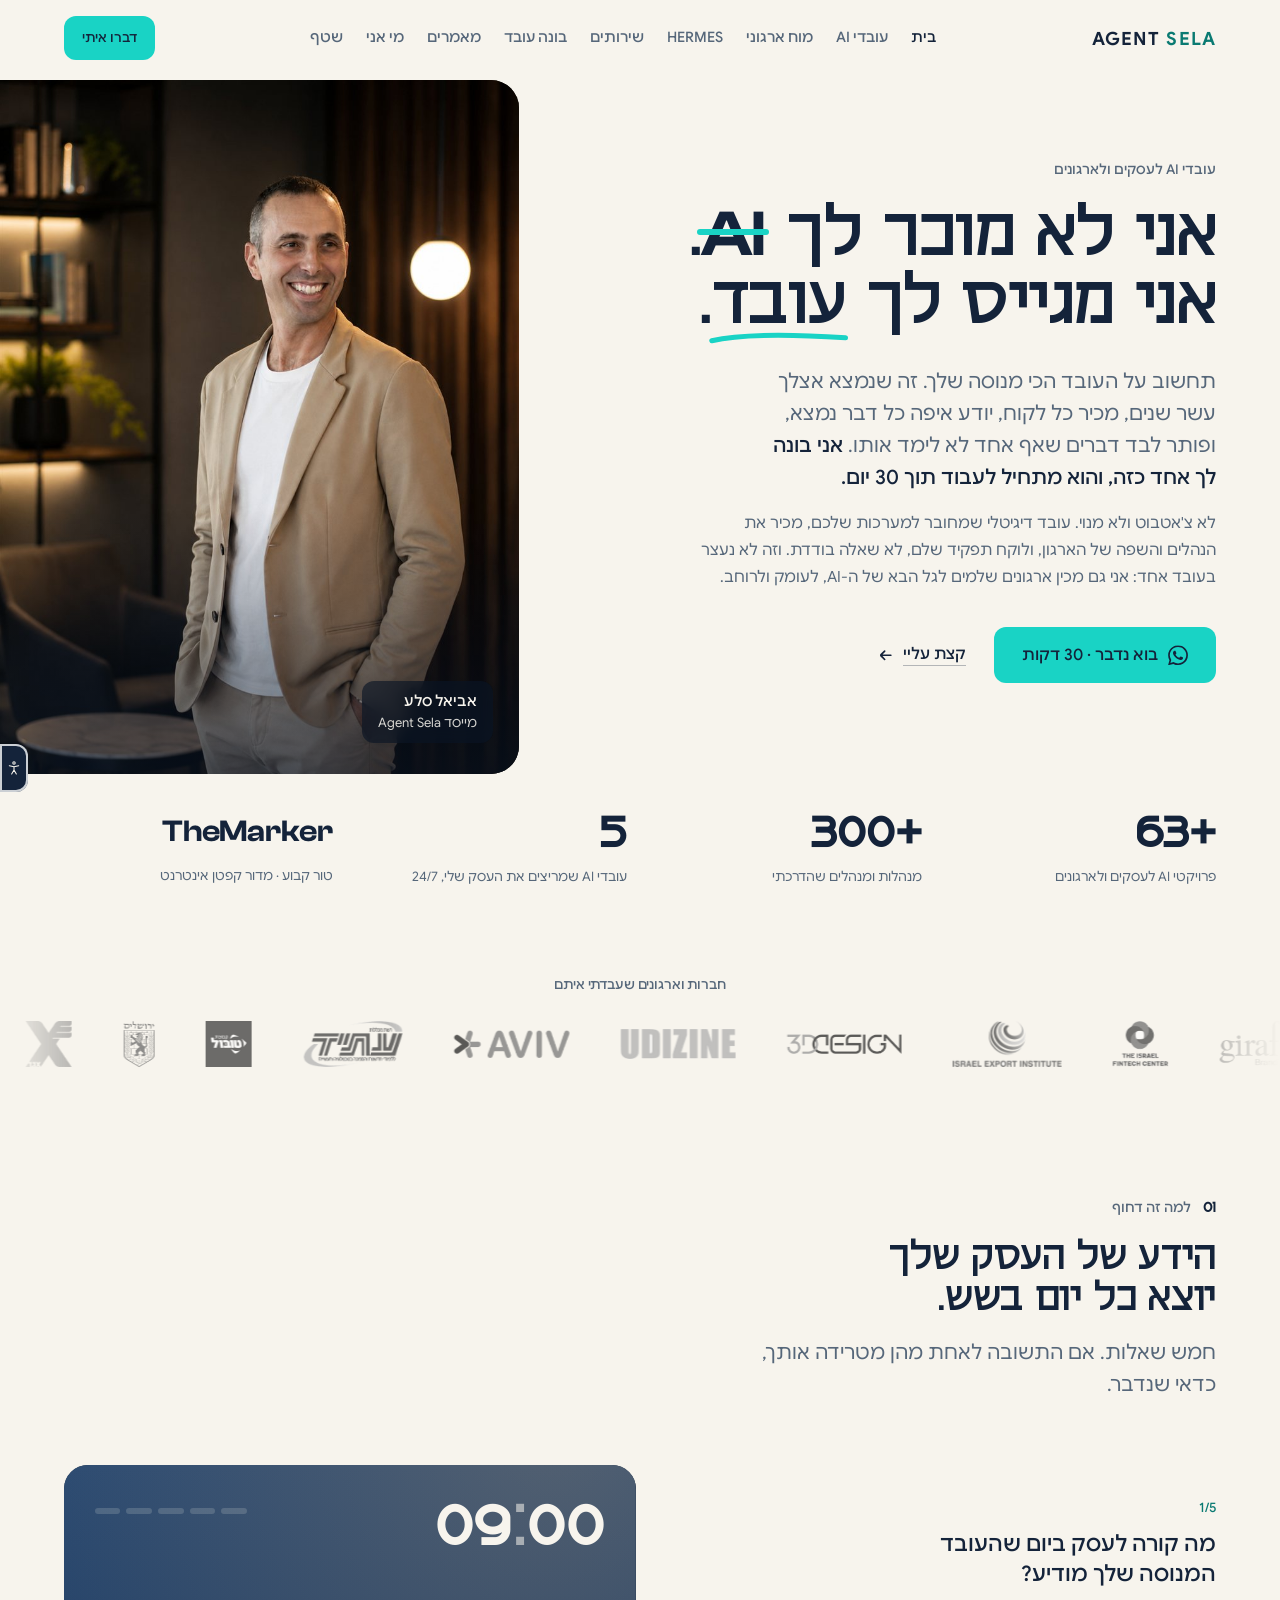
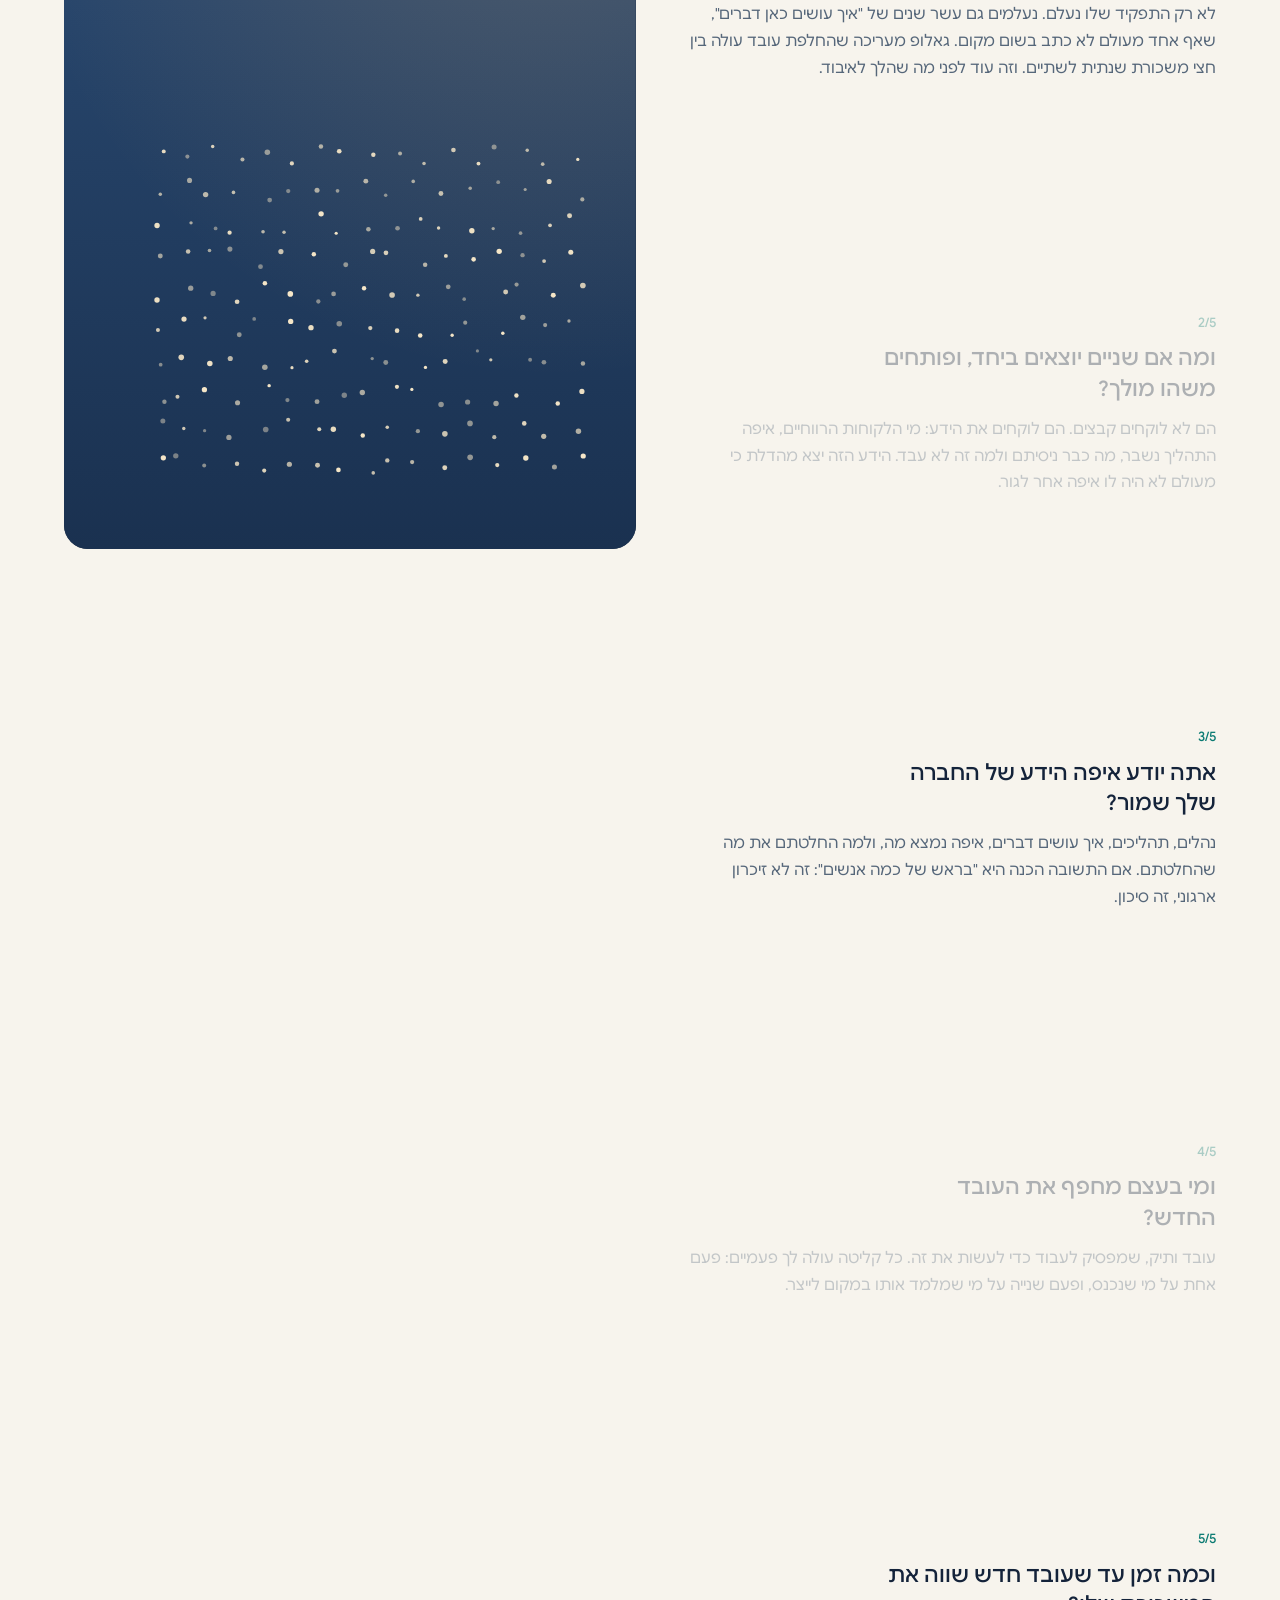
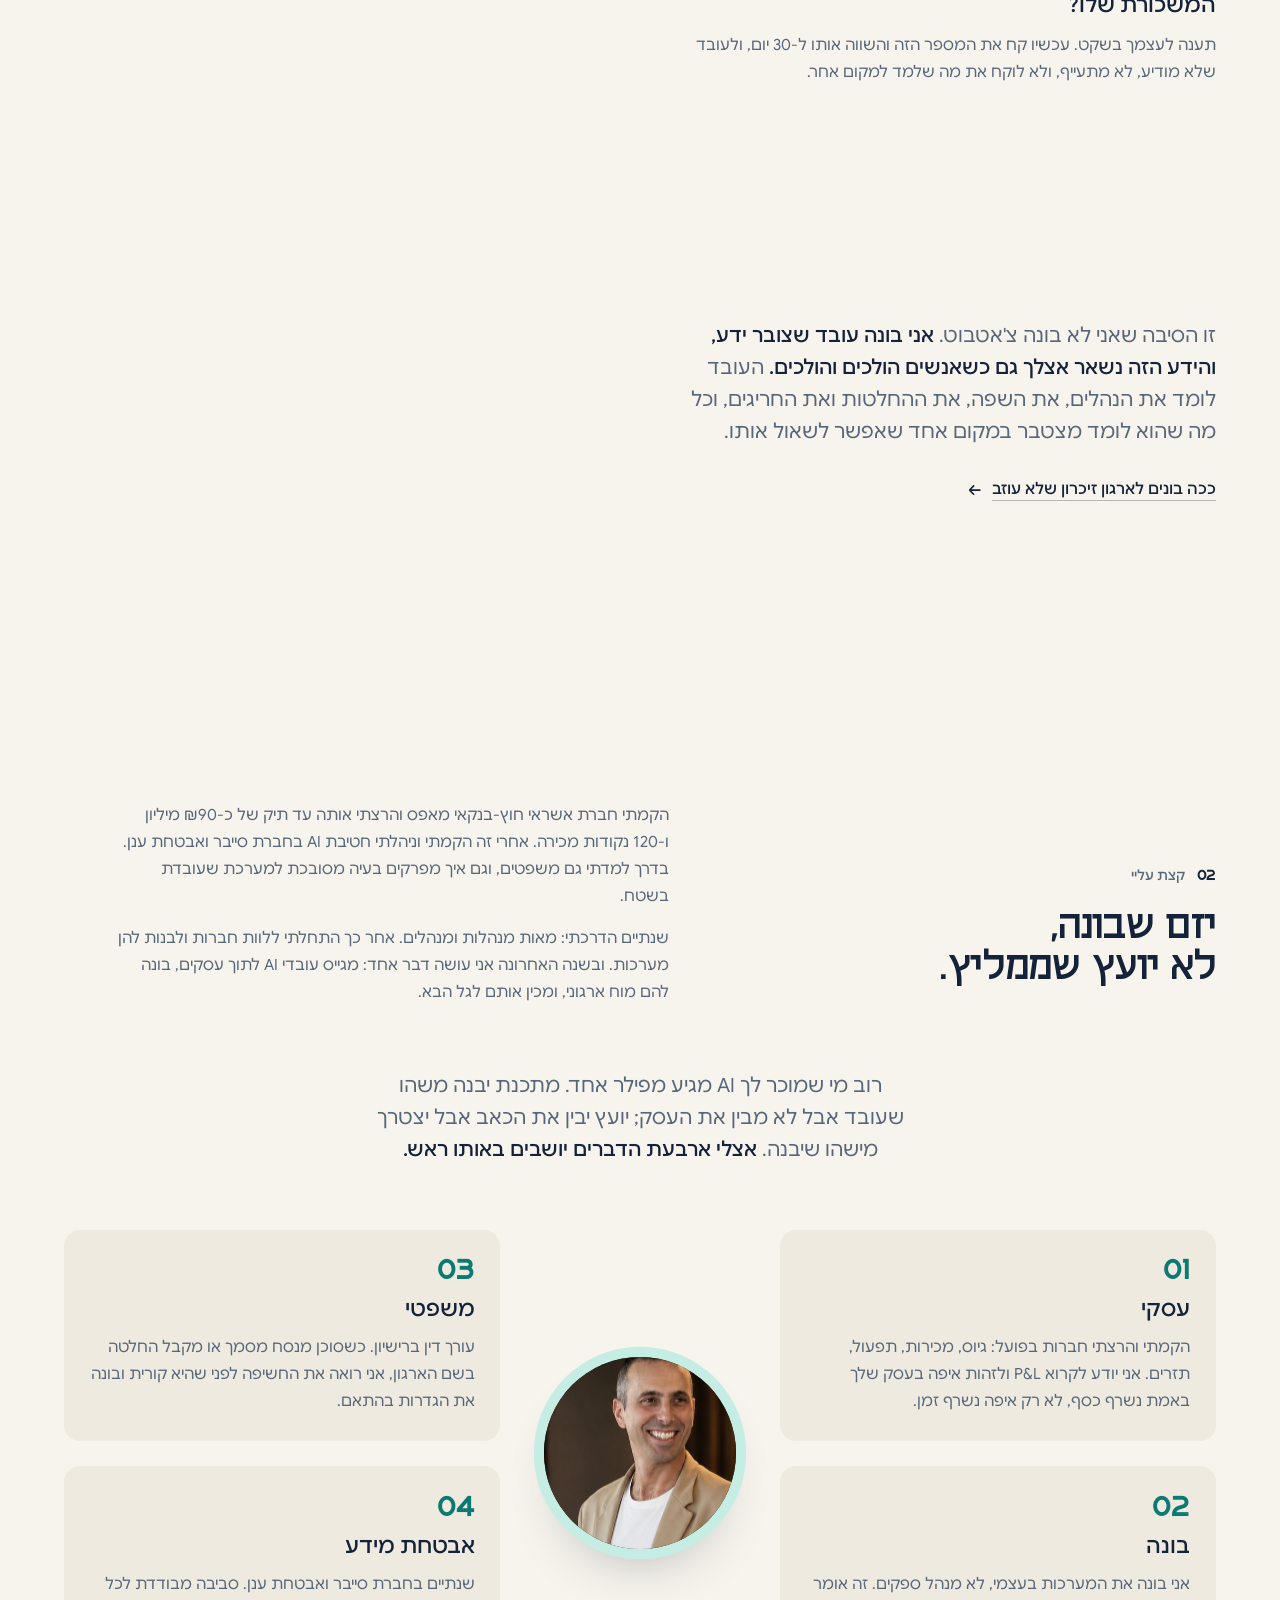
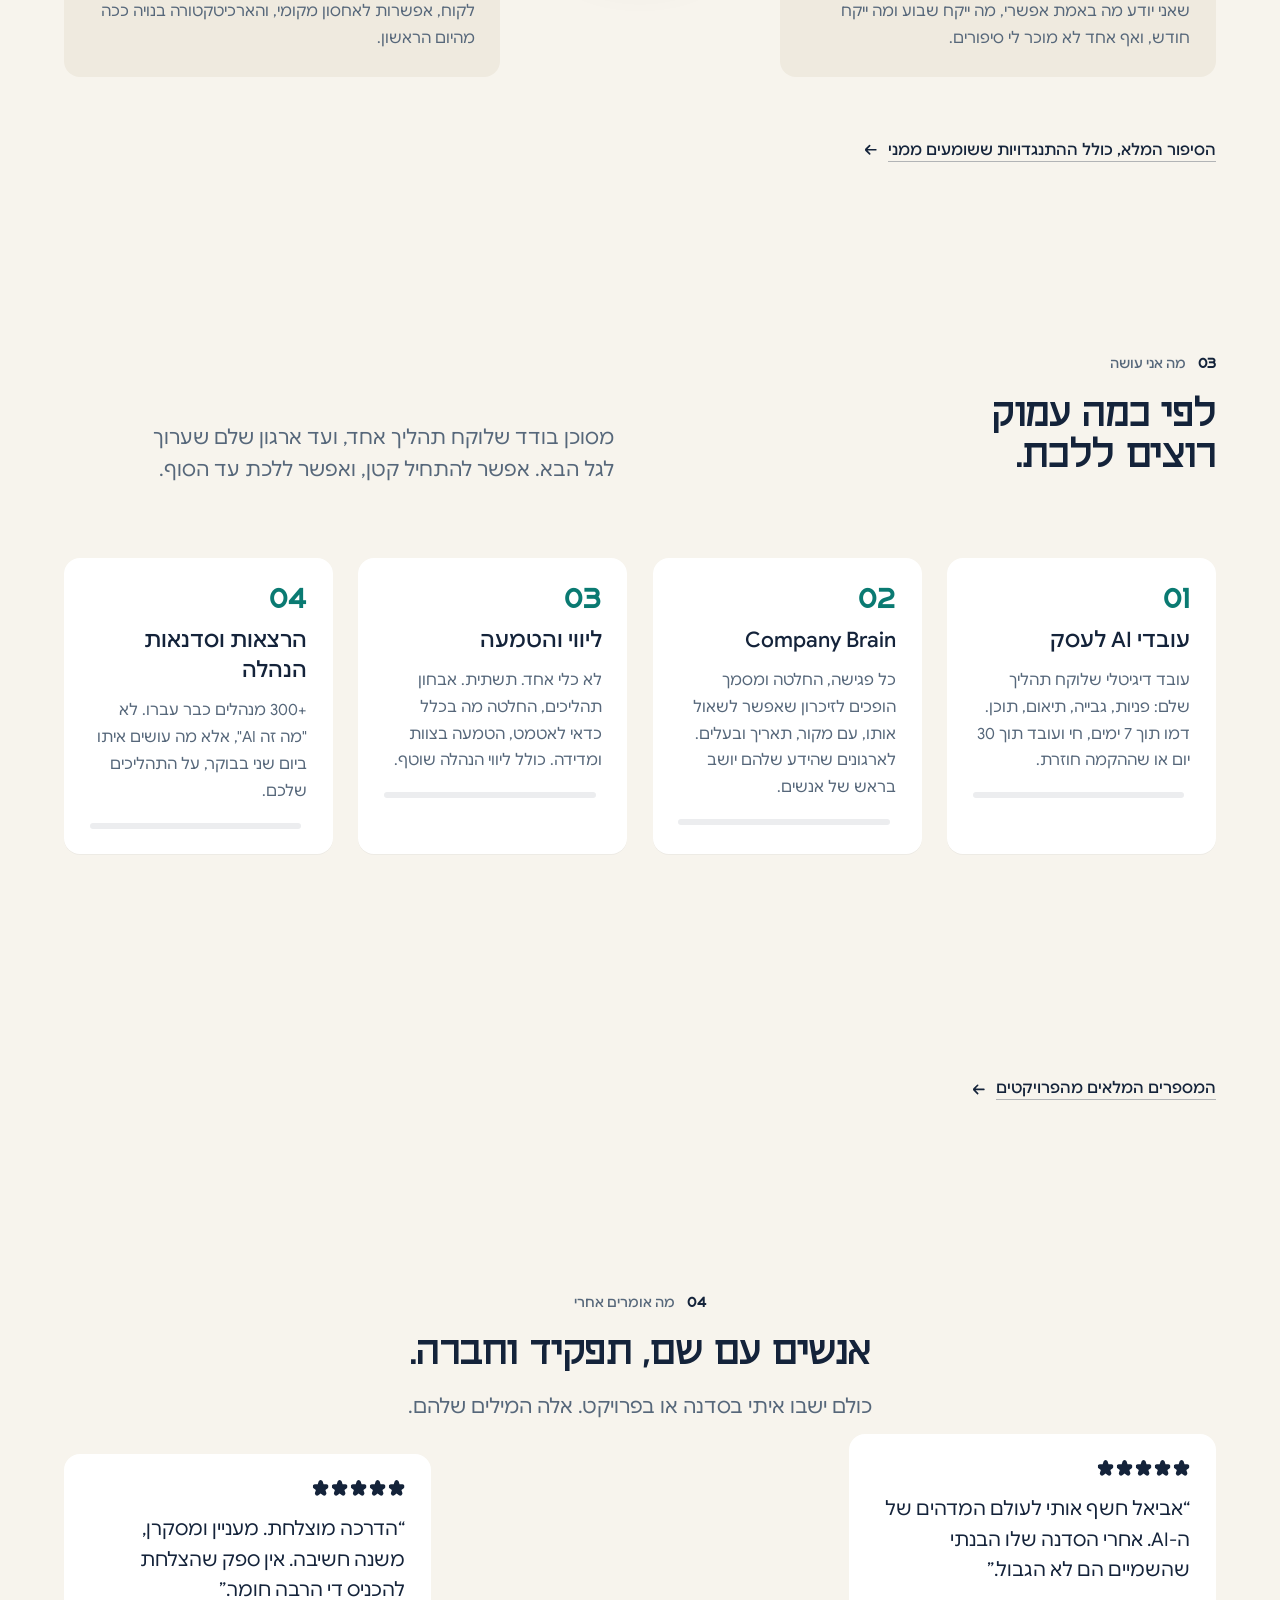
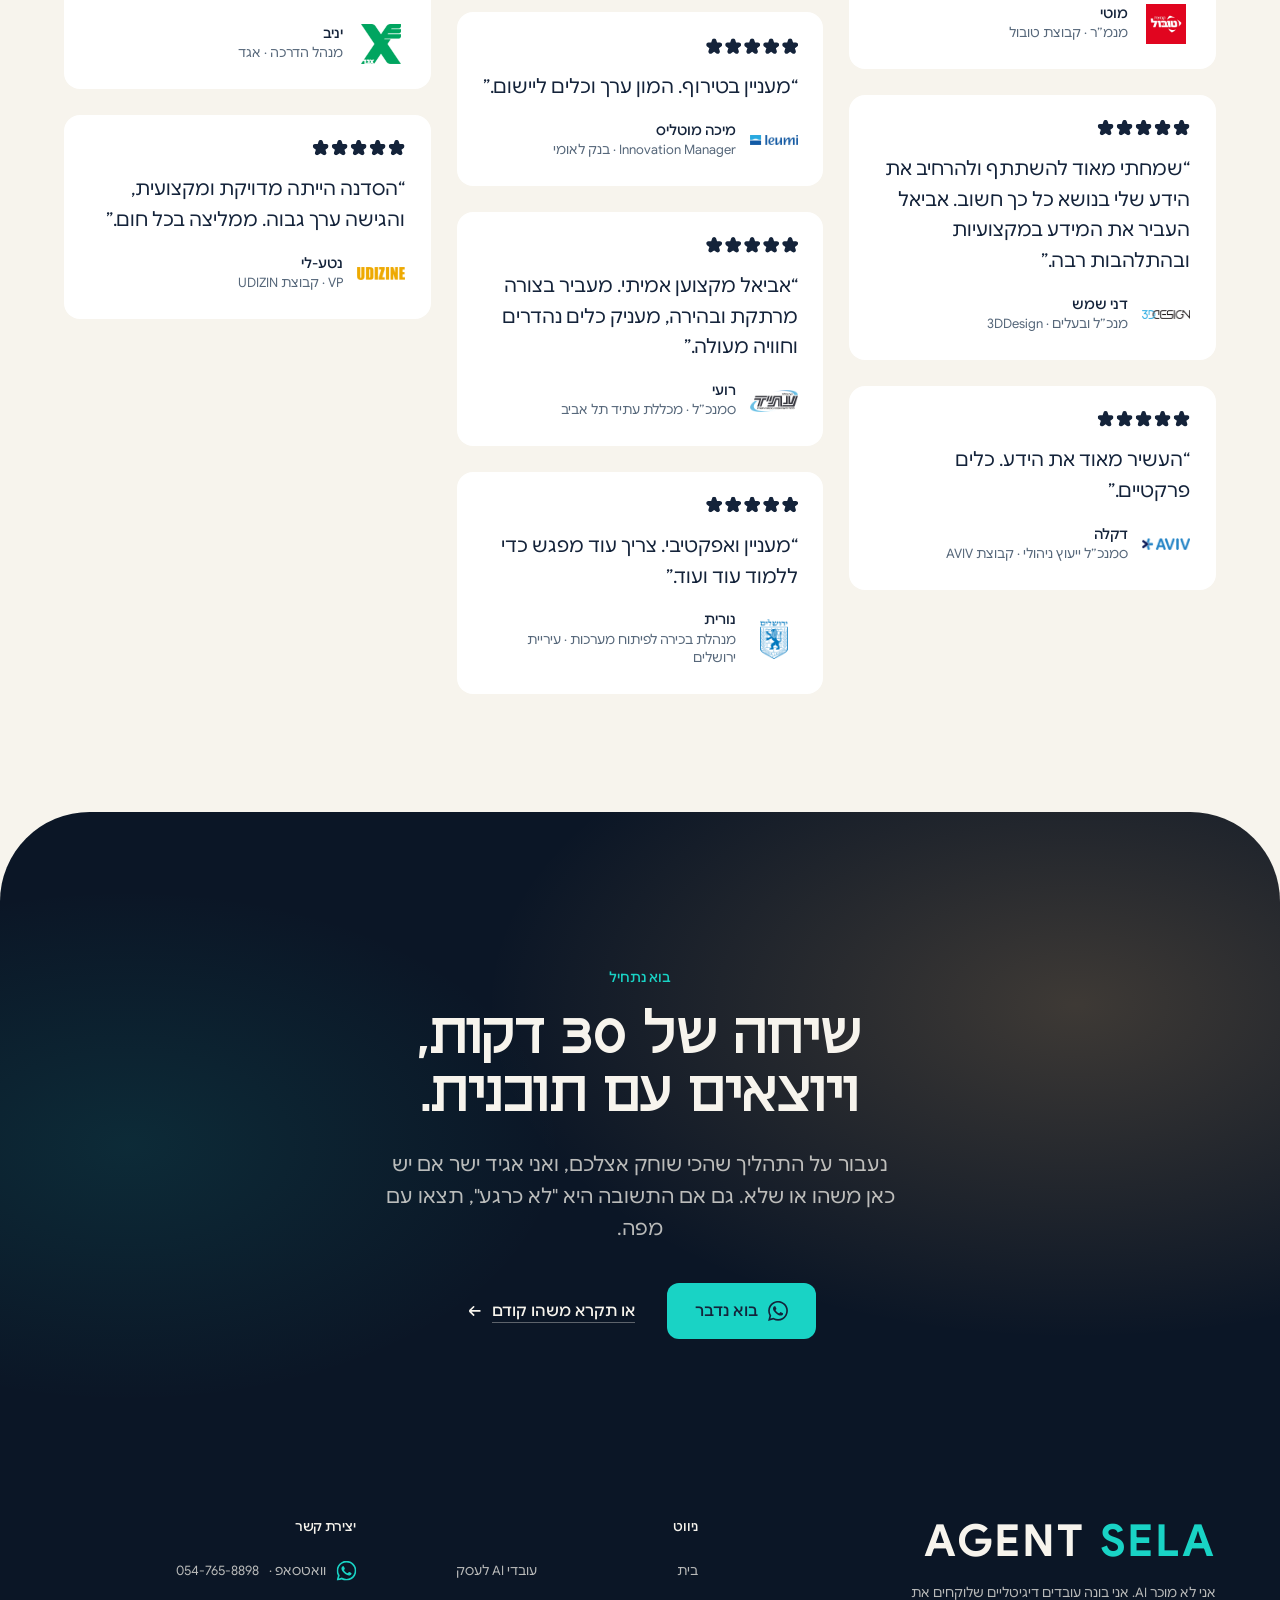
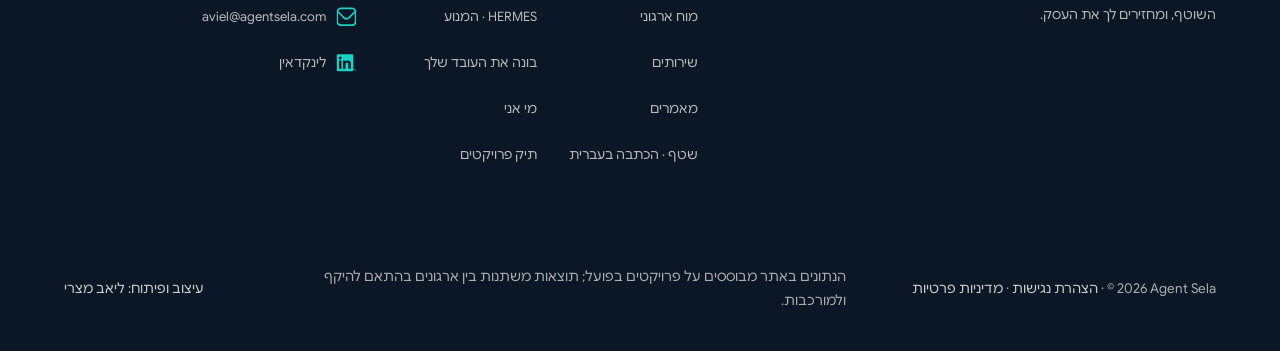
==== commit d8b4233f: "sketch update 2026-10-05_1206" ====
--- a/index.html
+++ b/index.html
@@ -104,19 +104,19 @@
     <h2 class="logos-h" id="logos-h">חברות וארגונים שעבדתי איתם</h2>
     <div class="marquee" data-marquee>
       <ul class="rail">
-        <li><img src="assets/logos/leumi.jpg" width="480" height="121" alt="בנק לאומי" loading="lazy"></li>
-        <li><img src="assets/logos/egged.jpeg" width="1000" height="1000" alt="אגד" loading="lazy"></li>
-        <li><img src="assets/logos/jerusalem.png" width="522" height="768" alt="עיריית ירושלים" loading="lazy"></li>
-        <li><img src="assets/logos/tobul.jpg" width="900" height="900" alt="קבוצת טובול" loading="lazy"></li>
-        <li><img src="assets/logos/atid.jpg" width="1080" height="1080" alt="מכללת עתיד" loading="lazy"></li>
+        <li><img src="assets/logos/leumi.png" width="456" height="93" alt="בנק לאומי" loading="lazy"></li>
+        <li><img src="assets/logos/egged.png" width="900" height="900" alt="אגד" loading="lazy"></li>
+        <li><img src="assets/logos/jerusalem.png" width="522" height="766" alt="עיריית ירושלים" loading="lazy"></li>
+        <li><img src="assets/logos/tobul.png" width="900" height="900" alt="קבוצת טובול" loading="lazy"></li>
+        <li><img src="assets/logos/atid.png" width="628" height="291" alt="מכללת עתיד" loading="lazy"></li>
         <li><img src="assets/logos/aviv.png" width="205" height="50" alt="קבוצת אביב" loading="lazy"></li>
-        <li><img src="assets/logos/udizin.jpg" width="1200" height="878" alt="קבוצת UDIZIN" loading="lazy"></li>
-        <li><img src="assets/logos/shemesh.png" width="205" height="35" alt="3DDesign" loading="lazy"></li>
-        <li><img src="assets/logos/iei.jpg" width="1024" height="439" alt="IEI" loading="lazy"></li>
-        <li><img src="assets/logos/ifc.jpeg" width="200" height="200" alt="מרכז הפינטק הישראלי" loading="lazy"></li>
+        <li><img src="assets/logos/udizin.png" width="598" height="159" alt="קבוצת UDIZIN" loading="lazy"></li>
+        <li><img src="assets/logos/shemesh.png" width="199" height="35" alt="3DDesign" loading="lazy"></li>
+        <li><img src="assets/logos/iei.png" width="900" height="383" alt="IEI" loading="lazy"></li>
+        <li><img src="assets/logos/ifc.png" width="164" height="135" alt="מרכז הפינטק הישראלי" loading="lazy"></li>
         <li><img src="assets/logos/giraff.png" width="828" height="499" alt="ג'ירף" loading="lazy"></li>
-        <li><img src="assets/logos/seventh.png" width="2362" height="709" alt="Seventh Dimension" loading="lazy"></li>
-        <li><img src="assets/logos/torus.png" width="250" height="250" alt="Torus" loading="lazy"></li>
+        <li><img src="assets/logos/seventh.png" width="841" height="219" alt="Seventh Dimension" loading="lazy"></li>
+        <li><img src="assets/logos/torus.png" width="223" height="234" alt="Torus" loading="lazy"></li>
       </ul>
     </div>
   </section>
@@ -252,10 +252,10 @@
       <div class="wall-col">
         <figure class="vc reveal"><div class="stars" role="img" aria-label="5 כוכבים מתוך 5"><svg class="ic"><use href="#i-star"/></svg><svg class="ic"><use href="#i-star"/></svg><svg class="ic"><use href="#i-star"/></svg><svg class="ic"><use href="#i-star"/></svg><svg class="ic"><use href="#i-star"/></svg></div>
           <blockquote>“אביאל חשף אותי לעולם המדהים של ה-AI. אחרי הסדנה שלו הבנתי שהשמיים הם לא הגבול.”</blockquote>
-          <figcaption><img src="assets/logos/tobul.jpg" width="900" height="900" alt="" loading="lazy"><span><strong>מוטי</strong>מנמ״ר · קבוצת טובול</span></figcaption></figure>
+          <figcaption><img src="assets/logos/tobul.png" width="900" height="900" alt="" loading="lazy"><span><strong>מוטי</strong>מנמ״ר · קבוצת טובול</span></figcaption></figure>
         <figure class="vc reveal"><div class="stars" role="img" aria-label="5 כוכבים מתוך 5"><svg class="ic"><use href="#i-star"/></svg><svg class="ic"><use href="#i-star"/></svg><svg class="ic"><use href="#i-star"/></svg><svg class="ic"><use href="#i-star"/></svg><svg class="ic"><use href="#i-star"/></svg></div>
           <blockquote>“שמחתי מאוד להשתתף ולהרחיב את הידע שלי בנושא כל כך חשוב. אביאל העביר את המידע במקצועיות ובהתלהבות רבה.”</blockquote>
-          <figcaption><img src="assets/logos/shemesh.png" width="205" height="35" alt="" loading="lazy"><span><strong>דני שמש</strong>מנכ״ל ובעלים · 3DDesign</span></figcaption></figure>
+          <figcaption><img src="assets/logos/shemesh.png" width="199" height="35" alt="" loading="lazy"><span><strong>דני שמש</strong>מנכ״ל ובעלים · 3DDesign</span></figcaption></figure>
         <figure class="vc reveal"><div class="stars" role="img" aria-label="5 כוכבים מתוך 5"><svg class="ic"><use href="#i-star"/></svg><svg class="ic"><use href="#i-star"/></svg><svg class="ic"><use href="#i-star"/></svg><svg class="ic"><use href="#i-star"/></svg><svg class="ic"><use href="#i-star"/></svg></div>
           <blockquote>“העשיר מאוד את הידע. כלים פרקטיים.”</blockquote>
           <figcaption><img src="assets/logos/aviv.png" width="205" height="50" alt="" loading="lazy"><span><strong>דקלה</strong>סמנכ״ל ייעוץ ניהולי · קבוצת AVIV</span></figcaption></figure>
@@ -263,21 +263,21 @@
       <div class="wall-col">
         <figure class="vc reveal"><div class="stars" role="img" aria-label="5 כוכבים מתוך 5"><svg class="ic"><use href="#i-star"/></svg><svg class="ic"><use href="#i-star"/></svg><svg class="ic"><use href="#i-star"/></svg><svg class="ic"><use href="#i-star"/></svg><svg class="ic"><use href="#i-star"/></svg></div>
           <blockquote>“מעניין בטירוף. המון ערך וכלים ליישום.”</blockquote>
-          <figcaption><img src="assets/logos/leumi.jpg" width="480" height="121" alt="" loading="lazy"><span><strong>מיכה מוטליס</strong>Innovation Manager · בנק לאומי</span></figcaption></figure>
+          <figcaption><img src="assets/logos/leumi.png" width="456" height="93" alt="" loading="lazy"><span><strong>מיכה מוטליס</strong>Innovation Manager · בנק לאומי</span></figcaption></figure>
         <figure class="vc reveal"><div class="stars" role="img" aria-label="5 כוכבים מתוך 5"><svg class="ic"><use href="#i-star"/></svg><svg class="ic"><use href="#i-star"/></svg><svg class="ic"><use href="#i-star"/></svg><svg class="ic"><use href="#i-star"/></svg><svg class="ic"><use href="#i-star"/></svg></div>
           <blockquote>“אביאל מקצוען אמיתי. מעביר בצורה מרתקת ובהירה, מעניק כלים נהדרים וחוויה מעולה.”</blockquote>
-          <figcaption><img src="assets/logos/atid.jpg" width="1080" height="1080" alt="" loading="lazy"><span><strong>רועי</strong>סמנכ״ל · מכללת עתיד תל אביב</span></figcaption></figure>
+          <figcaption><img src="assets/logos/atid.png" width="628" height="291" alt="" loading="lazy"><span><strong>רועי</strong>סמנכ״ל · מכללת עתיד תל אביב</span></figcaption></figure>
         <figure class="vc reveal"><div class="stars" role="img" aria-label="5 כוכבים מתוך 5"><svg class="ic"><use href="#i-star"/></svg><svg class="ic"><use href="#i-star"/></svg><svg class="ic"><use href="#i-star"/></svg><svg class="ic"><use href="#i-star"/></svg><svg class="ic"><use href="#i-star"/></svg></div>
           <blockquote>“מעניין ואפקטיבי. צריך עוד מפגש כדי ללמוד עוד ועוד.”</blockquote>
-          <figcaption><img src="assets/logos/jerusalem.png" width="522" height="768" alt="" loading="lazy"><span><strong>נורית</strong>מנהלת בכירה לפיתוח מערכות · עיריית ירושלים</span></figcaption></figure>
+          <figcaption><img src="assets/logos/jerusalem.png" width="522" height="766" alt="" loading="lazy"><span><strong>נורית</strong>מנהלת בכירה לפיתוח מערכות · עיריית ירושלים</span></figcaption></figure>
       </div>
       <div class="wall-col">
         <figure class="vc reveal"><div class="stars" role="img" aria-label="5 כוכבים מתוך 5"><svg class="ic"><use href="#i-star"/></svg><svg class="ic"><use href="#i-star"/></svg><svg class="ic"><use href="#i-star"/></svg><svg class="ic"><use href="#i-star"/></svg><svg class="ic"><use href="#i-star"/></svg></div>
           <blockquote>“הדרכה מוצלחת. מעניין ומסקרן, משנה חשיבה. אין ספק שהצלחת להכניס די הרבה חומר.”</blockquote>
-          <figcaption><img src="assets/logos/egged.jpeg" width="1000" height="1000" alt="" loading="lazy"><span><strong>יניב</strong>מנהל הדרכה · אגד</span></figcaption></figure>
+          <figcaption><img src="assets/logos/egged.png" width="900" height="900" alt="" loading="lazy"><span><strong>יניב</strong>מנהל הדרכה · אגד</span></figcaption></figure>
         <figure class="vc reveal"><div class="stars" role="img" aria-label="5 כוכבים מתוך 5"><svg class="ic"><use href="#i-star"/></svg><svg class="ic"><use href="#i-star"/></svg><svg class="ic"><use href="#i-star"/></svg><svg class="ic"><use href="#i-star"/></svg><svg class="ic"><use href="#i-star"/></svg></div>
           <blockquote>“הסדנה הייתה מדויקת ומקצועית, והגישה ערך גבוה. ממליצה בכל חום.”</blockquote>
-          <figcaption><img src="assets/logos/udizin.jpg" width="1200" height="878" alt="" loading="lazy"><span><strong>נטע-לי</strong>VP · קבוצת UDIZIN</span></figcaption></figure>
+          <figcaption><img src="assets/logos/udizin.png" width="598" height="159" alt="" loading="lazy"><span><strong>נטע-לי</strong>VP · קבוצת UDIZIN</span></figcaption></figure>
       </div>
     </div>
   </section>
--- a/css/site.css
+++ b/css/site.css
@@ -169,10 +169,10 @@
 /* ---------- לוגואים: MV:lm10 + מרקי ---------- */
 .logos{padding-block:clamp(32px, 4vw, 88px) clamp(24px, 3vw, 56px)}
 .logos-h{font:500 var(--fs-meta)/1.4 var(--text);color:var(--slate);text-align:center;margin-bottom:clamp(18px, 2vw, 32px)}
-.marquee{overflow:hidden;-webkit-mask-image:linear-gradient(90deg, transparent, #000 8%, #000 92%, transparent);mask-image:linear-gradient(90deg, transparent, #000 8%, #000 92%, transparent)}
+.marquee{direction:ltr;overflow:hidden;-webkit-mask-image:linear-gradient(90deg, transparent, #000 8%, #000 92%, transparent);mask-image:linear-gradient(90deg, transparent, #000 8%, #000 92%, transparent)}
 .rail{display:flex;align-items:center;gap:clamp(40px, 4vw, 88px);width:max-content;list-style:none;padding:0;direction:ltr;will-change:transform}
 .rail li{flex:none;display:flex;align-items:center}
-.rail img{height:clamp(44px, 3.6vw, 64px);max-width:clamp(104px, 9vw, 168px);width:auto;object-fit:contain;mix-blend-mode:multiply;filter:grayscale(1) contrast(1.3) brightness(1.14);opacity:.78;
+.rail img{height:clamp(44px, 3.6vw, 64px);max-width:clamp(104px, 9vw, 168px);width:auto;object-fit:contain;filter:grayscale(1);opacity:.72;
   transition:filter .3s var(--ease),opacity .3s var(--ease)}
 @media (hover:hover) and (pointer:fine){.rail li:hover img{filter:none;opacity:1}}
 html:not(.gsap-live) .rail{animation:marquee 60s linear infinite}
@@ -266,7 +266,7 @@
 .stars .ic{width:16px;height:16px}
 .vc blockquote{font-size:clamp(17px, 0.6vw + 0.75rem, 23px);line-height:1.55;color:var(--ink)}
 .vc figcaption{display:flex;align-items:center;gap:14px;font-size:var(--fs-meta);line-height:1.4;color:var(--slate)}
-.vc figcaption img{width:44px;height:44px;flex:none;object-fit:contain;border-radius:10px;background:#fff;padding:4px}
+.vc figcaption img{width:48px;height:40px;flex:none;object-fit:contain;object-position:center}
 .vc figcaption span{display:grid}
 .vc figcaption strong{font-size:1.06em}
 
